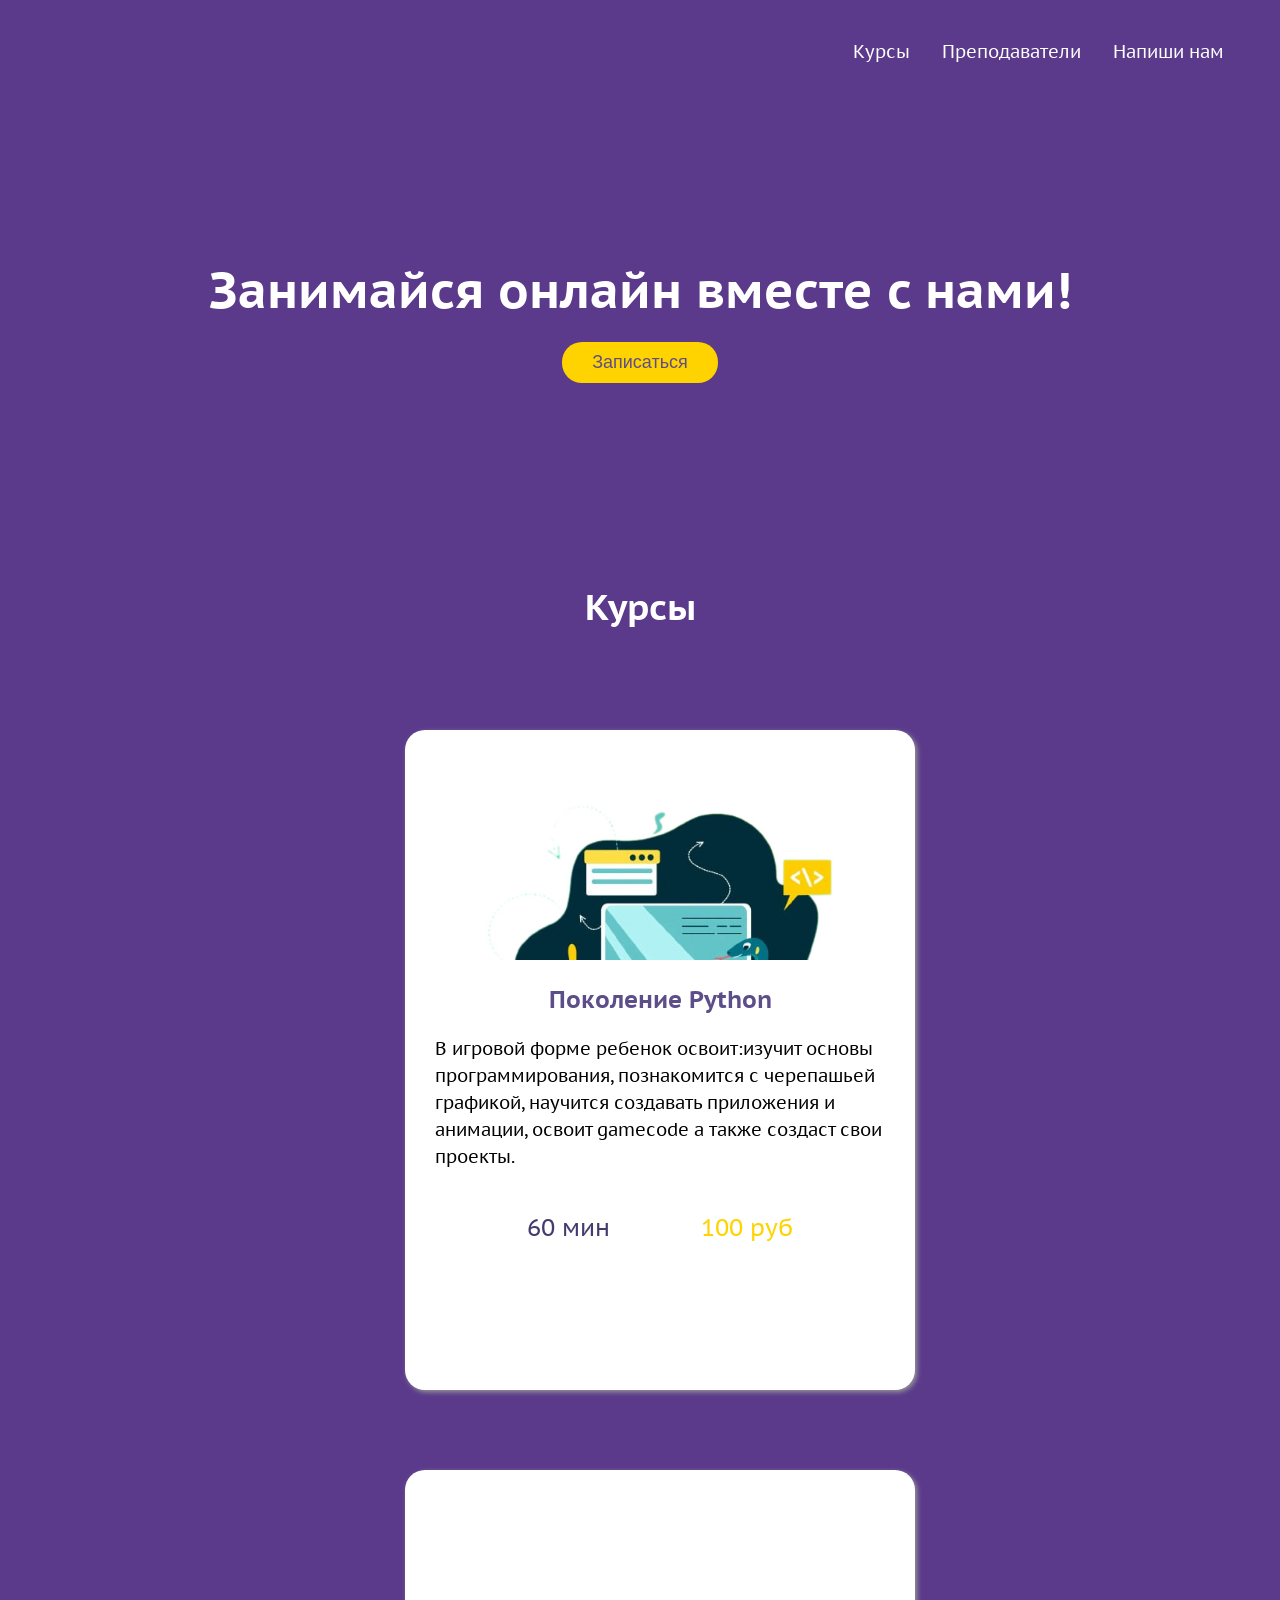
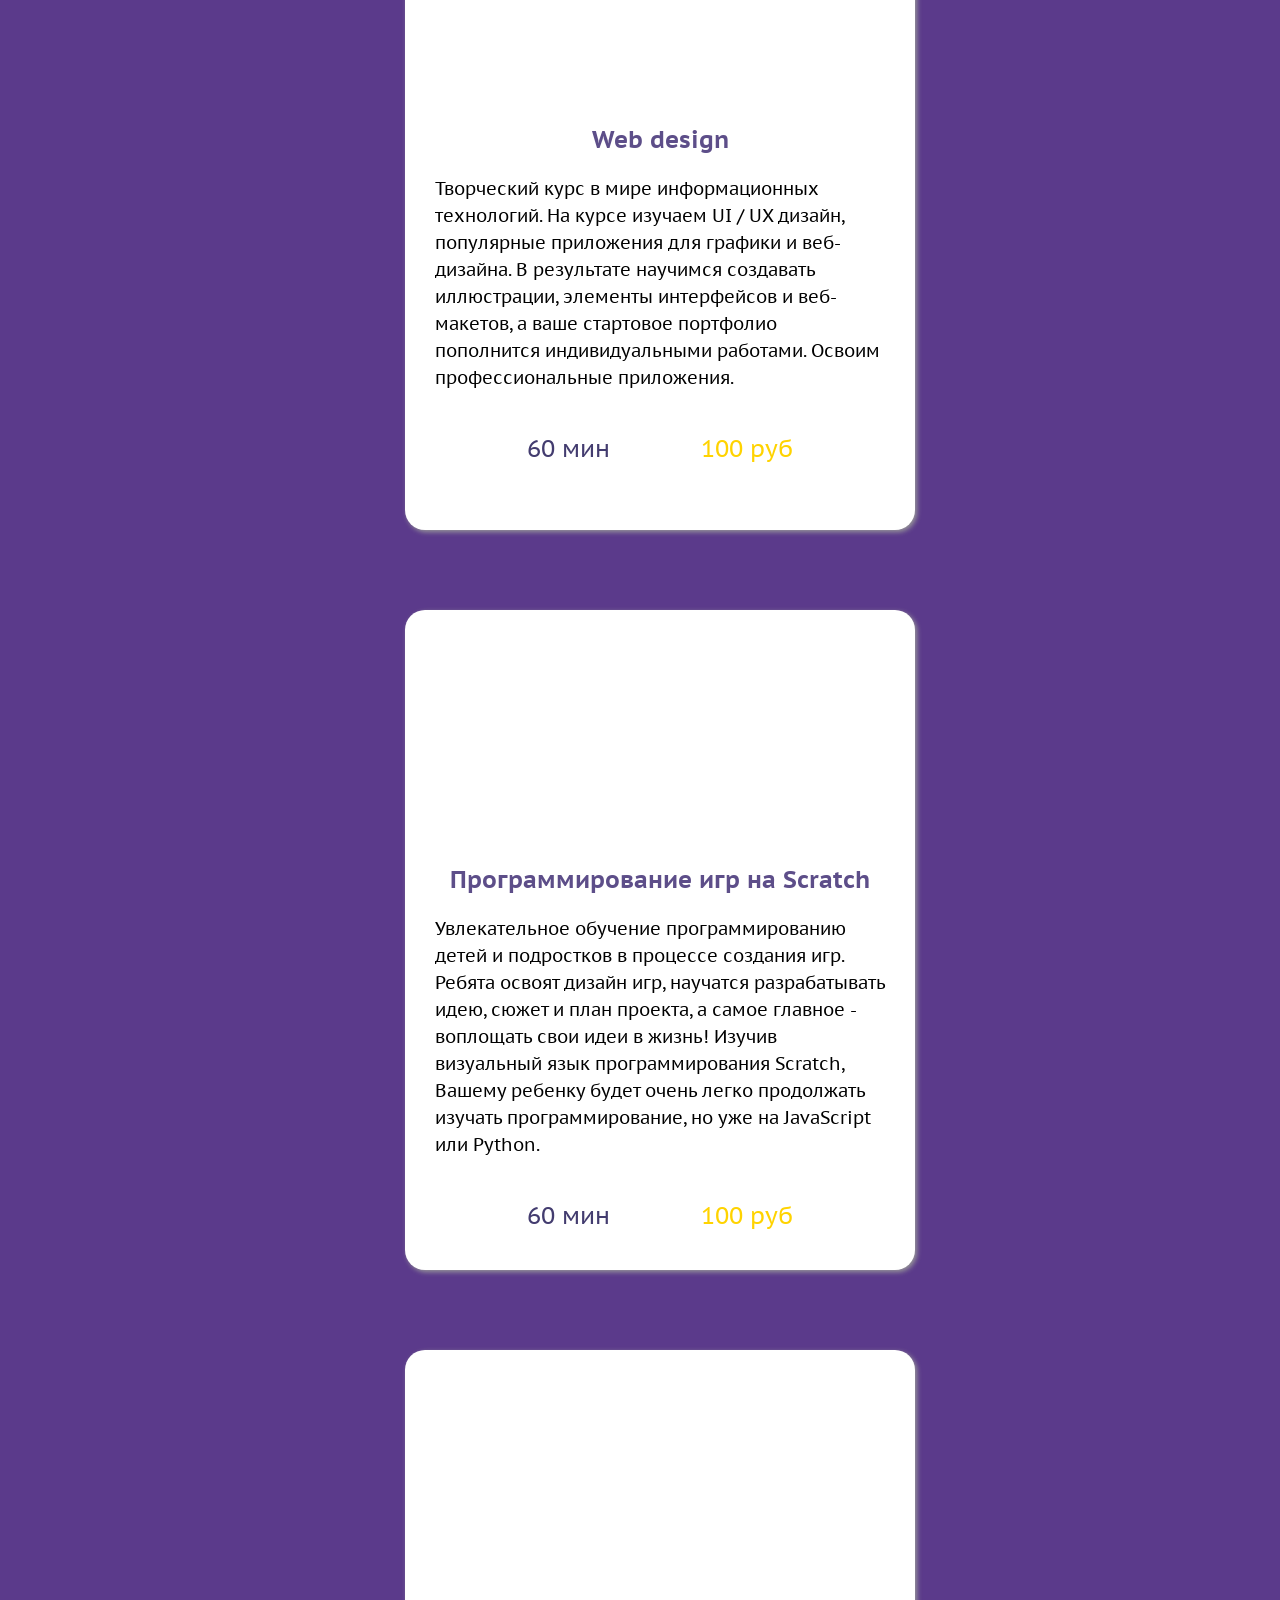
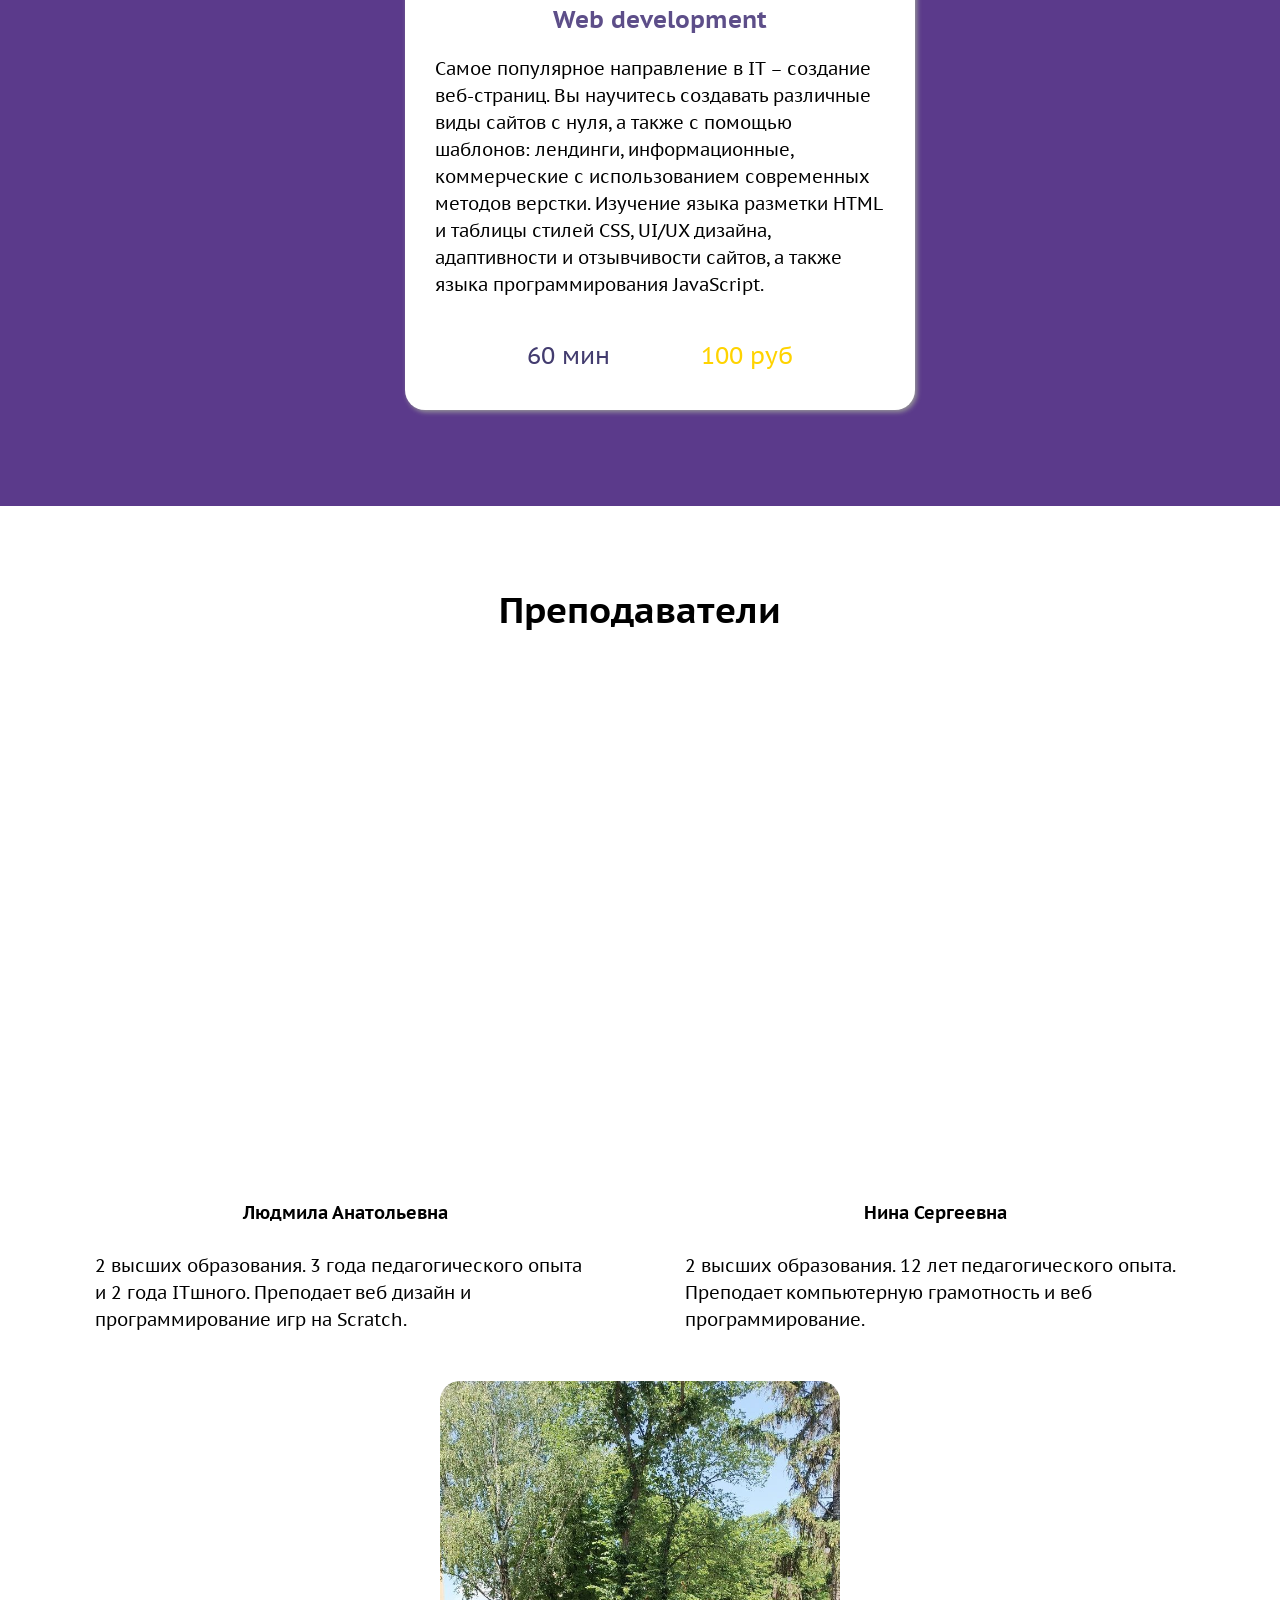
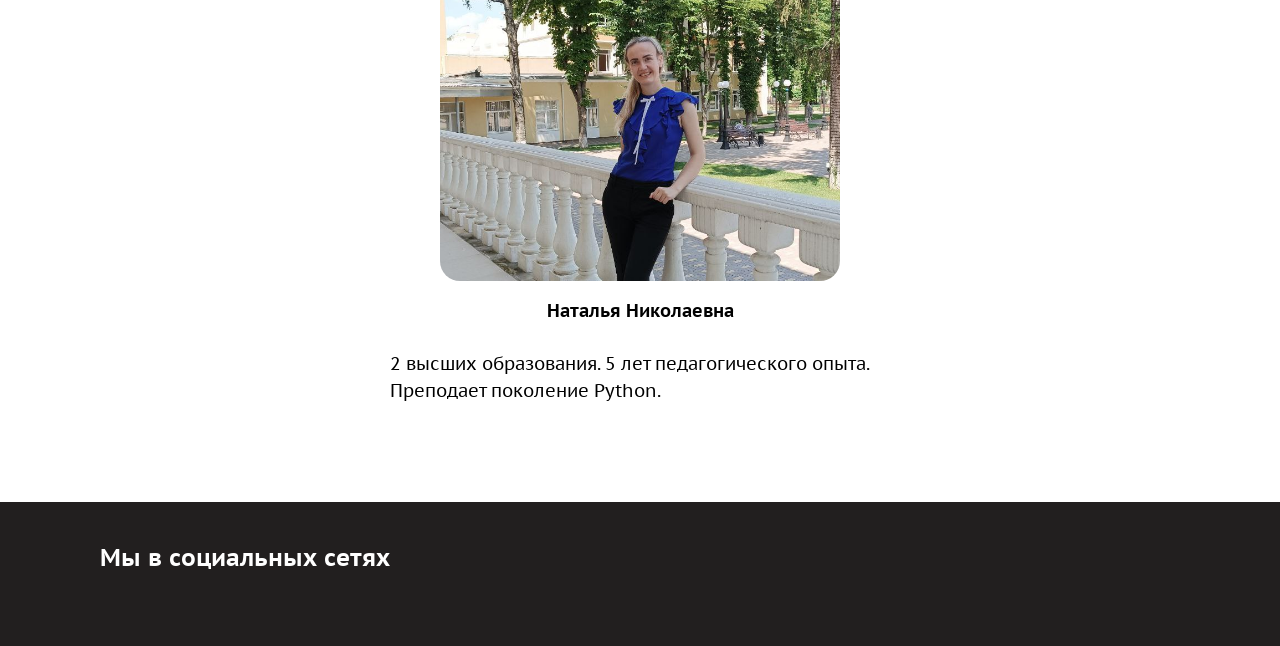
==== index.html @ fdf1fc87 "Update index.html" ====
<!DOCTYPE html>
<html lang="en">
<head>
  <meta charset="UTF-8">
  <title>Онлайн-школа программирования</title>
  <link  rel="stylesheet" href="https://cdnjs.cloudflare.com/ajax/libs/animate.css/4.1.1/animate.min.css"/>
  <link rel="stylesheet" href="style.css">
</head>
<body>
  <header>
    <nav>
      <div class="logo"></div>
      <ul>
        <li><a href="#courses">Курсы</a></li>
        <li><a href="#teachers">Преподаватели</a></li>
        <li><a href="#contacts">Напиши нам</a></li>
      </ul>
    </nav>
    <div class="banner">
      <h1>Занимайся онлайн вместе с нами!</h1>
      <a href="#signup"><button class="subscribe">Записаться</button></a>
    </div>
  </header>

  <main>
    <section id="courses" class="courses">
      <h2>Курсы</h2>
      <ul class="courses_items">
        <li class="course_item">
          <div class="photo_item photo_item1"></div>
          <h3>Поколение Python</h3>
          <p class="courses-text">В игровой форме ребенок освоит:изучит основы программирования, познакомится с черепашьей графикой, научится создавать приложения и анимации, освоит gamecode
а также создаст свои проекты.</p>
            <div class="item-scribe">
              <p class="time">60 мин</p>
            <p class="price">100 руб</p>
          </div>
        </li>
        <li class="course_item">
          <div class="photo_item photo_item2"></div>
          <h3>Web design</h3>
          <p class="courses-text">Творческий курс в мире информационных технологий. На курсе изучаем UI / UX дизайн, популярные приложения для графики и веб-дизайна. В результате научимся создавать иллюстрации, элементы интерфейсов и веб-макетов, а ваше стартовое портфолио пополнится индивидуальными работами. Освоим профессиональные приложения.</p>
          <div class="item-scribe">
          <p class="time">60 мин</p>
          <p class="price">100 руб</p>
        </div>
        </li>
        <li class="course_item">
          <div class="photo_item photo_item3"></div>
          <h3>Программирование игр на Scratch</h3>
          <p class="courses-text">Увлекательное обучение программированию детей и подростков в процессе создания игр. Ребята освоят дизайн игр, научатся разрабатывать идею, сюжет и план проекта, а самое главное - воплощать свои идеи в жизнь! Изучив визуальный язык программирования Scratch, Вашему ребенку будет очень легко продолжать изучать программирование, но уже на JavaScript или Python.
            </p>
            <div class="item-scribe">
            <p class="time">60 мин</p>
            <p class="price">100 руб</p>
          </div>
        </li>
        <li class="course_item">
          <div class="photo_item photo_item4"></div>
          <h3>Web development</h3>
          <p class="courses-text">Самое популярное направление в IT – создание веб-страниц.  Вы научитесь создавать различные виды сайтов с нуля, а также с помощью шаблонов: лендинги, информационные, коммерческие с использованием современных методов верстки. Изучение языка разметки HTML и таблицы стилей CSS, UI/UX дизайна, адаптивности и отзывчивости сайтов, а также языка программирования JavaScript. </p>
          <div class="item-scribe">
          <p class="time">60 мин</p>
          <p class="price">100 руб</p>
        </div>
        </li>
      </ul>
    </section>

    <section id="teachers" class="teachers">
      
      <h2>Преподаватели</h2>
      <div class="allteachers">
      <div class="teacher">
        <div  class="photo-teacher photo-teacher1"></div>
        <h3>Людмила Анатольевна</h3>
        <p class="teacher-bio">2 высших образования. 3 года педагогического опыта и 2 года ITшного. Преподает веб дизайн и программирование игр на Scratch.</p>
      </div>
      <div class="teacher">
        <div  class="photo-teacher photo-teacher2"></div>
        <h3>Нина Сергеевна</h3>
        <p class="teacher-bio">2 высших образования. 12 лет педагогического опыта. Преподает компьютерную грамотность и веб программирование. </p>
      </div>
    </div>
      <div class="teacher">
        <div  class="photo-teacher photo-teacher3"></div>
        <h3>Наталья Николаевна</h3>
        <p class="teacher-bio">2 высших образования. 5 лет педагогического опыта. Преподает поколение Python. </p>
      </div>
    </div>
    </section>


    <!-- <section class="signup" id="signup">
        <h2>Записаться на занятие</h2>
        <form>
          <label for="name">Имя:</label>
          <input type="text" id="name" name="name" required>
          
          <label for="email">E-mail:</label>
          <input type="email" id="email" name="email" required>
          
          <label for="age">Возраст:</label>
          <select id="age" name="age">
            <option value="">--Выберите возраст--</option>
            <option value="6-10">7-10 лет</option>
            <option value="11-14">11-13 лет</option>
            <option value="15-18">14-18 лет</option>
            
          </select>
          
          <label for="course">Выберите курс:</label>
          <select id="course" name="course">
            <option value="">--Выберите курс--</option>
            <option value="Математика">Компьютерная грамотность</option>
            <option value="Физика">Программирования игр на Scratch</option>
            <option value="Химия">Web design</option>
            <option value="Английский язык">Web development</option>
          </select>
          
          <label for="message">Сообщение:</label>
          <textarea id="message" name="message" rows="5"></textarea>
          
          <input type="submit" value="Отправить">
        </form>
      </section> -->
    </main>
<!--     <section class="form" id="signup">
      <iframe src="https://docs.google.com/forms/d/e/1FAIpQLSfEEhuR186gN0MRSJmX7ogPGFLVmHt0RBB0YbmLd-PisYCZ_A/viewform?embedded=true" width="640" height="1200" frameborder="0" marginheight="0" marginwidth="0">Загрузка…</iframe>
    </section> -->
    <footer>
        <h2>Мы в социальных сетях</h2>
        <div id="contacts" class="socsetis">
        <a href="https://instagram.com/nina_tiras?igshid=ZDdkNTZiNTM="><div class="socseti socseti1"></div></a>
        <a href="https://www.facebook.com/profile.php?id=100090340572159"><div class="socseti socseti2"></div></a>
          <a href="https://wa.me/message/2KWRGTKLDRLJM1"><div class="socseti socseti3"></div></a>
      </div>
      </footer>
      </body>
      </html>
---- style.css ----
@import url('https://fonts.googleapis.com/css2?family=PT+Sans+Caption&display=swap');

body{
    font-family: 'PT Sans Caption', sans-serif;
    background-color: #5B3A8B;
    color: #FFFFFF;
    margin: 0;
}


header {
    background-color: #5B3A8B;
       color: #fff;
  }
    nav ul {
    margin: 0;
    padding: 20px;
    display: flex;
    flex-direction: row;
    justify-content: flex-end;
    align-items: center;
    
  }
  
      nav {
    margin: 0;
    padding: 20px;
    display: flex;
    flex-direction: row;
    justify-content: space-between;
    align-items: center;
    
  }

  nav li {
 list-style: none;
  }
  
  nav li a {

    color: #fff;
    text-align: center;
    padding: 14px 16px;
    text-decoration: none;
    font-size: 18px;
  }
  
  nav li a:hover {
    background-color: #433C6F;
  }
  .logo{
    background-image: url(logo.png);
    background-size: cover;
    width: 250px;
    height: 30px;
    animation: rubberBand 1s 1;
  }
  .subscribe{
    border-radius: 20px;
    animation: pulse 1s infinite;
    
  }


  .banner {
    background-image: url("banner.jpg");
    background-size: cover;
    height: 400px;
    display: flex;
    align-items: center;
    justify-content: center;
    flex-direction: column;
  }
  
  .banner h1 {
    color: #fff;
    font-size: 50px;
    margin-bottom: 20px;
    text-align: center;
    text-shadow: 2px 2px #5B3A8B;
  }
  
  .banner button {
    background-color:#FFD300;
    color: #5D4E89;
    border: none;
    padding: 10px 30px;
    font-size: 18px;
    cursor: pointer;
    transition: all 0.3s ease;
  }
  
  .banner button:hover {
    background-color: #433C6F;
    color: #fff;
  }
  
  .courses {
    padding: 50px;
  }
  
  .courses h2 {
    font-size: 36px;
    text-align: center;
    margin-bottom: 50px;
    color: #fff;
  }
  
  .courses li {
    background-color: #fff;
    padding: 30px;
    margin-bottom: 30px;
    box-shadow: 2px 2px 5px #999;
  }
  
  .courses h3 {
    color: #5D4E89;
    font-size: 24px;
    margin-bottom: 20px;
    text-align: center;
  }
  
  .courses-text{
    font-size: 18px;
    line-height: 1.5;
    color: #000;
  }
  
.photo_item{
  width: auto;
  height: 200px;
  background-size: cover;
}

.photo_item1{
  background-image: url(python.jpg);
}
.photo_item2{
  background-image: url(design.jpg);
}
.photo_item3{
  background-image: url(scratch.jpg);
}
.photo_item4{
  background-image: url(develop.jpg);
}
.course_item{
  list-style: none;
}

  .teachers {
    background-color: #fff;
    color: #000;
    padding: 50px;
  }
  
  .teachers h2 {
    font-size: 36px;
    text-align: center;
    margin-bottom: 50px;
  }
  
  .teacher {
    display: flex;
    align-items: center;
    margin-bottom: 30px;
  }
  
  .teacher img {
    width: 200px;
    margin-right: 30px;
  }
  
  .teacher h3 {
    font-size: 18px;
    margin-bottom: 10px;
    text-align: center;
  }
  
  .teacher p {
    font-size: 18px;
    line-height: 1.5;
  }
  

  
  .courses_items{
    display: flex;
    flex-wrap: wrap;
    justify-content: center;
   
  }
  .course_item{
    width: 450px;
    height: 600px;
    margin: 50px;
    border-radius: 20px;
  }

  .time{
    color: #433C6F;
    font-size: 24px;
  }
  .price{
    color: #FFD300;
    /* text-shadow: 1px 1px 1px #000; */
    font-size: 24px;
  }
.item-scribe{
  display: flex;
  justify-content: space-evenly;
  align-items: center;
}

.allteachers{
  display: flex;
  justify-content: space-around;
  align-items: center;
  flex-wrap: wrap;
}



.teacher{
  display: flex;
  flex-direction: column;
}


.photo-teacher{
  display: flex;
  justify-content: space-around;
  align-items: center;
  width: 400px;
  height: 500px;
  background-size: cover;
}

.photo-teacher1{
  background-image: url(lusi1.jpeg);
  border-radius: 20px;

}
.photo-teacher2{
  border-radius: 20px;
  background-image: url(nina.jpg);
}

.photo-teacher3{
  border-radius: 20px;
  background-image: url(nata.jpg);
}

.teacher-bio{
  width: 500px;
}


.form{
  display: flex;
  align-items: center;
  justify-content: center;
  padding: 20px;
}


  
  /* form {
    max-width: 500px;
    margin: 0 auto;
    padding: 20px;
    border: 2px solid #ddd;
    border-radius: 5px;
  }
  label {
    display: block;
    margin-bottom: 10px;
    font-weight: bold;
  }
  input[type="text"],
  input[type="email"],
  select,
  textarea {
    width: 100%;
    padding: 10px;
    margin-bottom: 20px;
    border: 1px solid #ddd;
    border-radius: 5px;
    font-size: 16px;
    font-family: Arial, sans-serif;
  }
  input[type="submit"] {
    background-color: #4CAF50;
    color: #fff;
    padding: 10px 20px;
    border: none;
    border-radius: 5px;
    font-size: 16px;
    cursor: pointer;
  }
  input[type="submit"]:hover {
    background-color: #3e8e41;
  } */
footer{
  display: flex;
  justify-content: space-between;
  padding: 20px 100px;
  background-color: #221f1f;

}
  .socsetis{
    display: flex;
    justify-content: space-evenly;
  }


  .socseti{
    background-size: cover;
    width: 64px;
    height: 64px;
    margin: 20px;
  }

  .socseti1{
    background-image: url(instagram.png);
  }
  .socseti2{
    background-image: url(facebook.png);
  }
  .socseti3{
    background-image: url(what.png);
  }

  /* адаптивность */
  @media (max-width:500px) {
    .allteachers{
      display: flex;
      flex-direction: column;
    }
    
  }
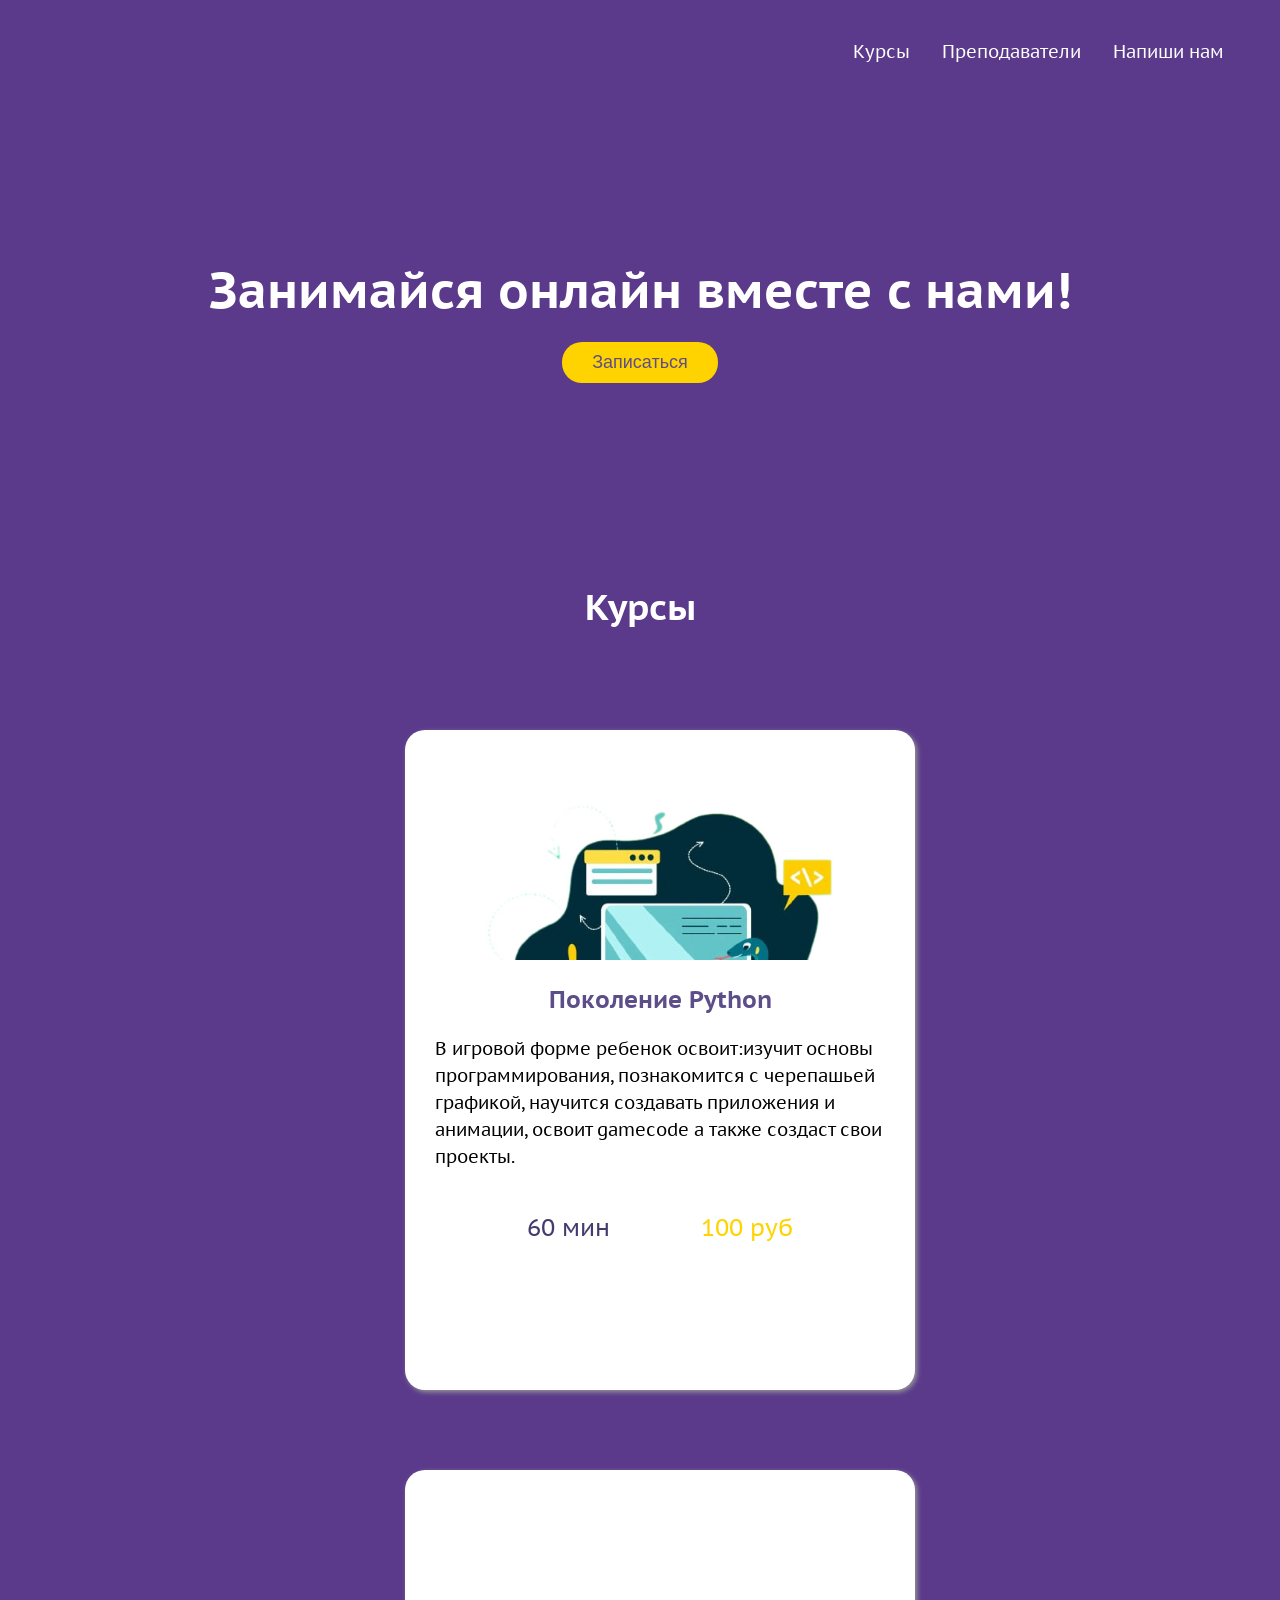
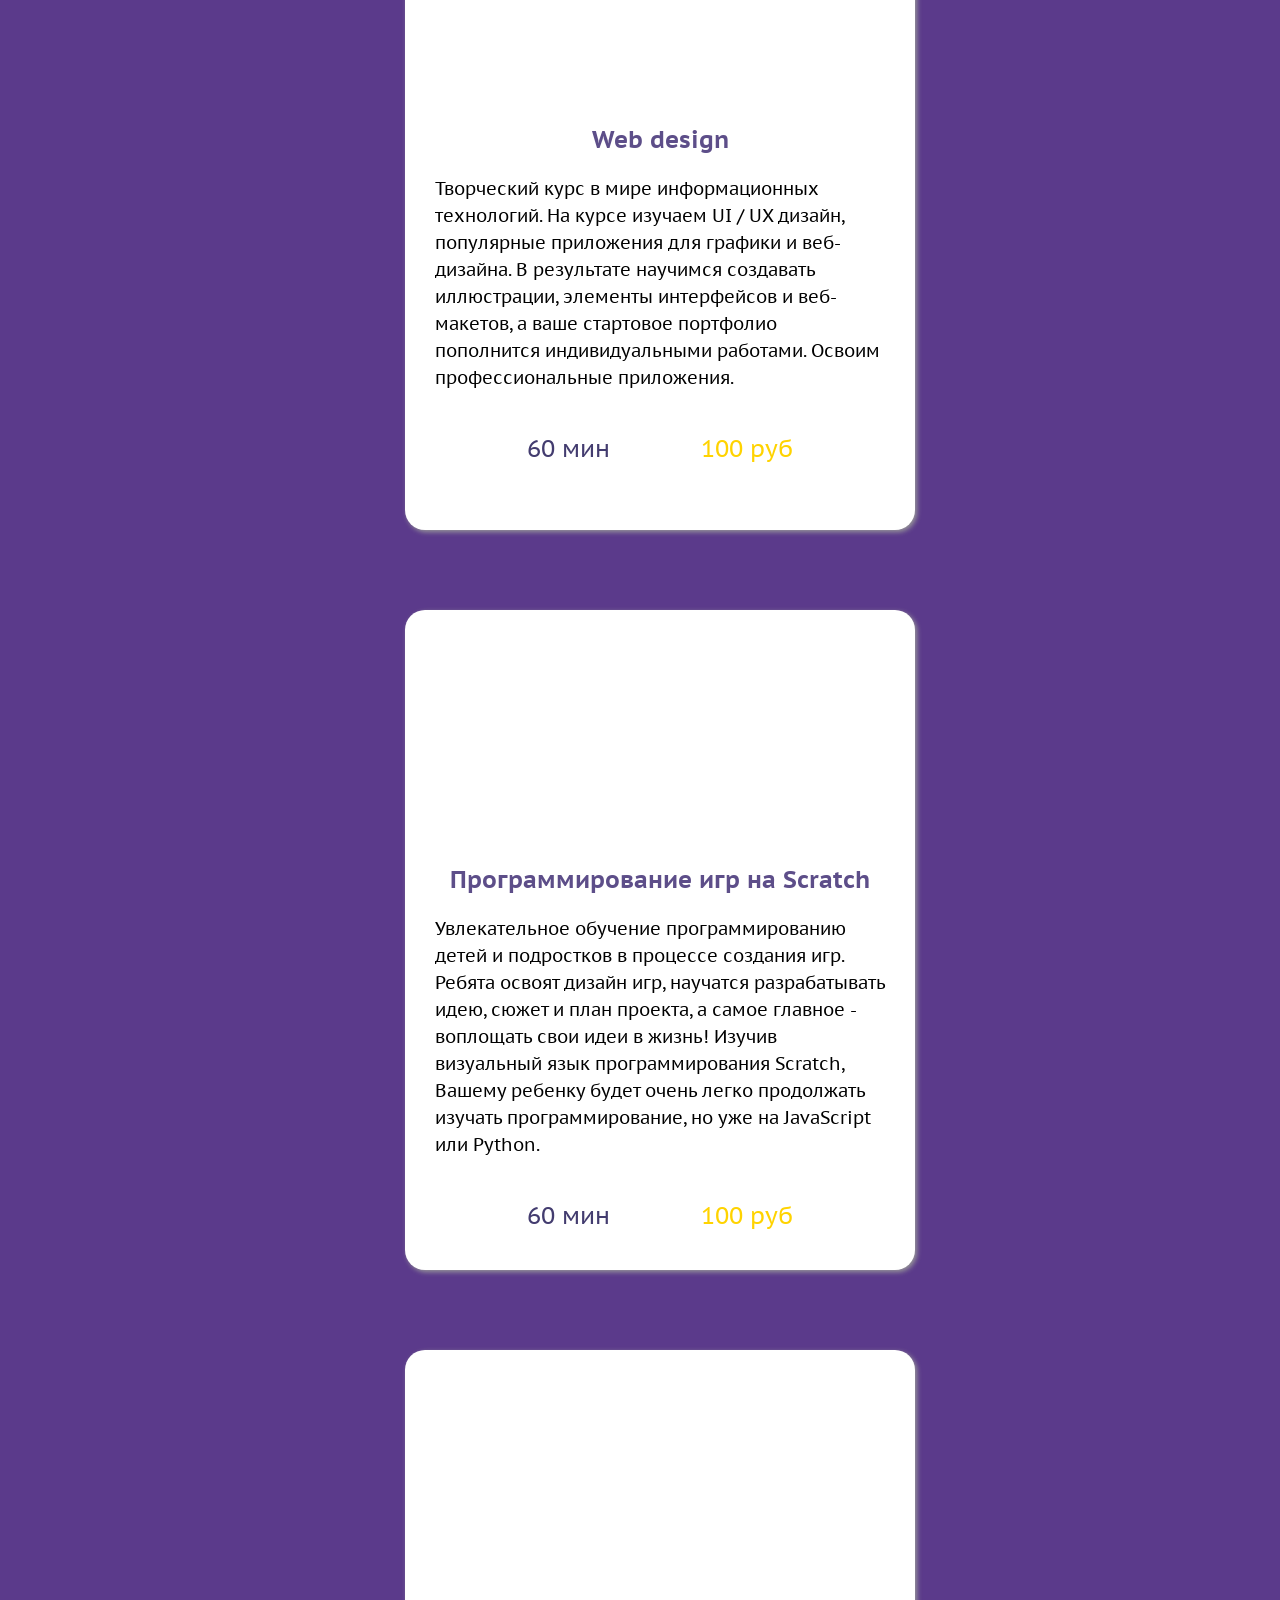
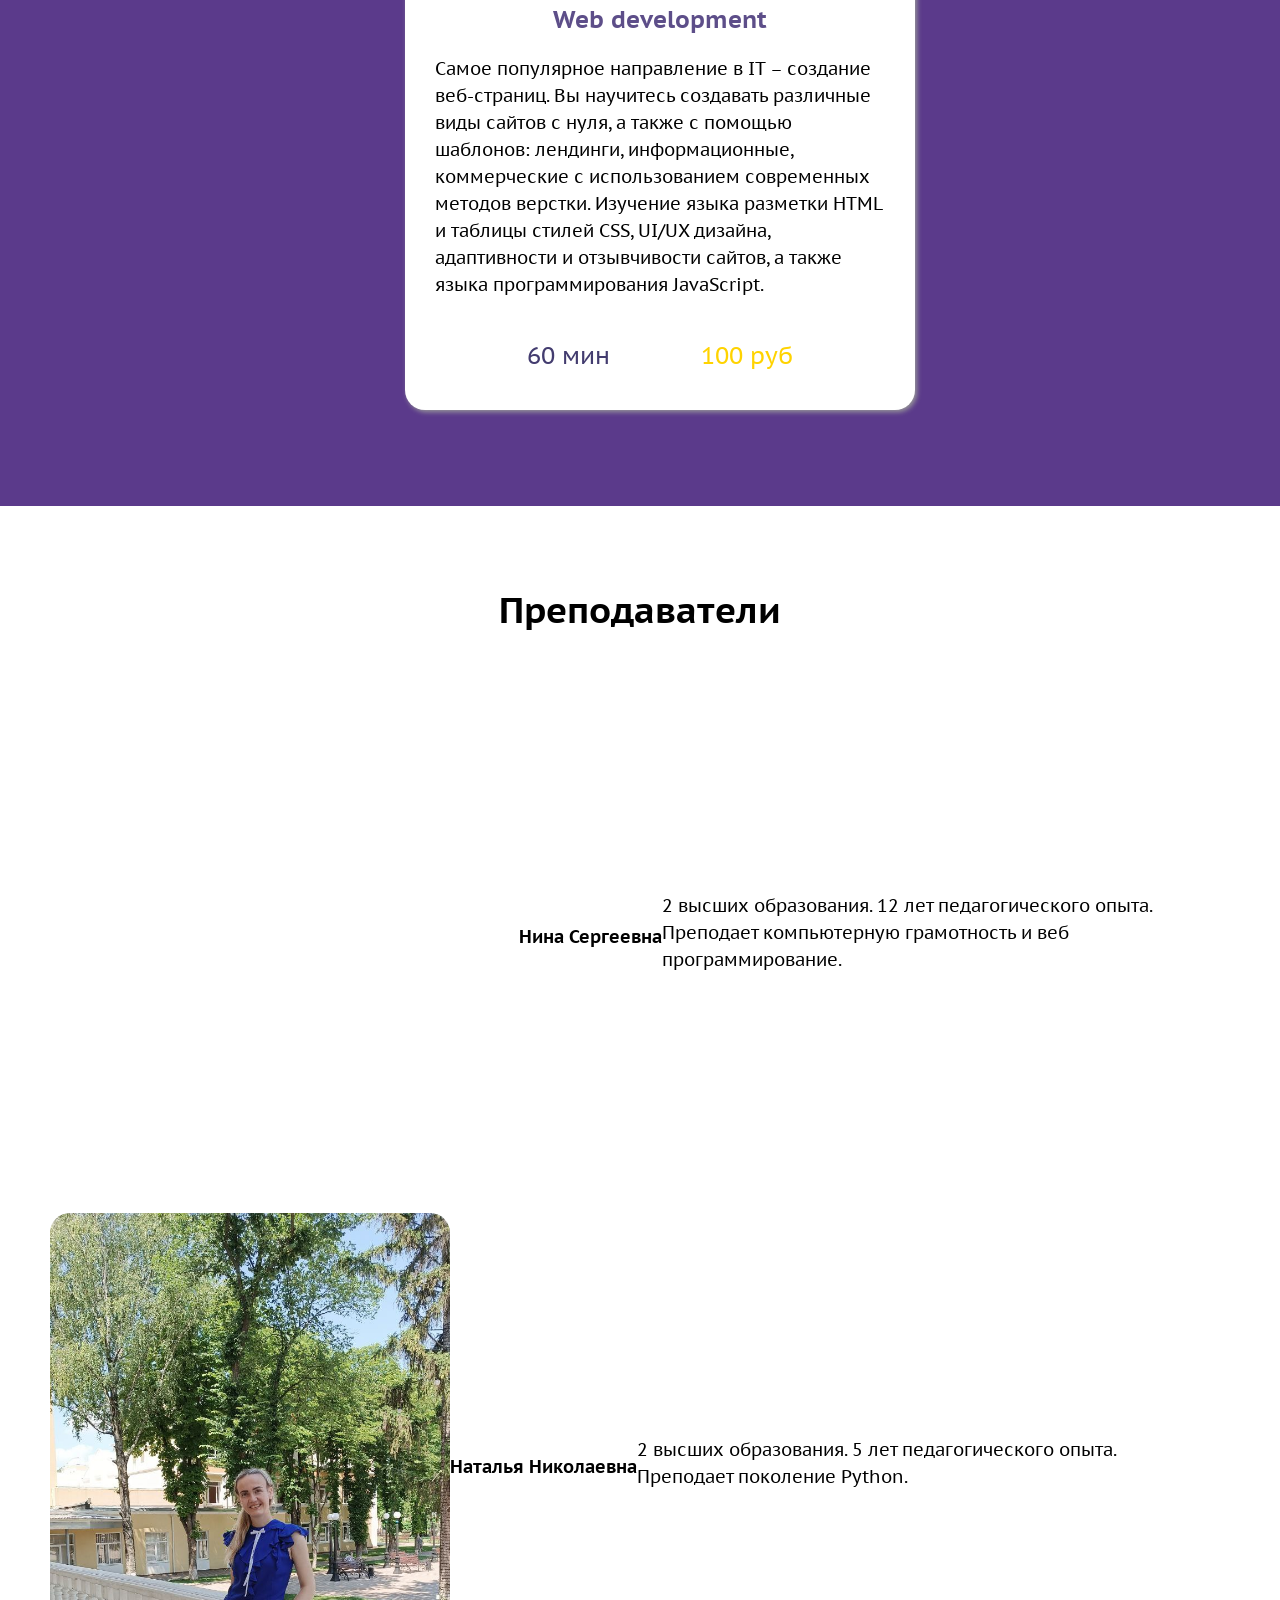
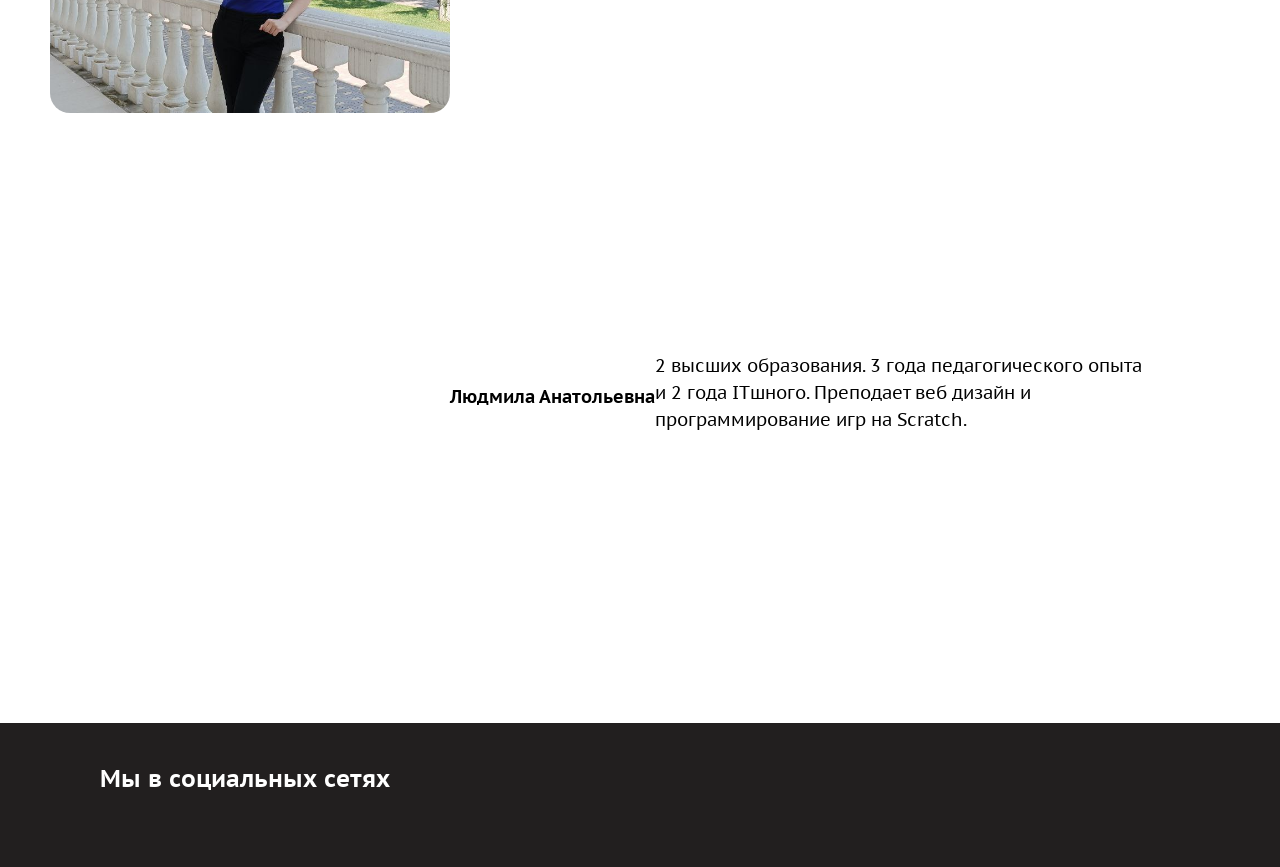
==== commit eaa33813: "Update index.html" ====
--- a/index.html
+++ b/index.html
@@ -71,11 +71,7 @@
       
       <h2>Преподаватели</h2>
       <div class="allteachers">
-      <div class="teacher">
-        <div  class="photo-teacher photo-teacher1"></div>
-        <h3>Людмила Анатольевна</h3>
-        <p class="teacher-bio">2 высших образования. 3 года педагогического опыта и 2 года ITшного. Преподает веб дизайн и программирование игр на Scratch.</p>
-      </div>
+      
       <div class="teacher">
         <div  class="photo-teacher photo-teacher2"></div>
         <h3>Нина Сергеевна</h3>
@@ -86,6 +82,11 @@
         <div  class="photo-teacher photo-teacher3"></div>
         <h3>Наталья Николаевна</h3>
         <p class="teacher-bio">2 высших образования. 5 лет педагогического опыта. Преподает поколение Python. </p>
+      </div>
+      <div class="teacher">
+        <div  class="photo-teacher photo-teacher1"></div>
+        <h3>Людмила Анатольевна</h3>
+        <p class="teacher-bio">2 высших образования. 3 года педагогического опыта и 2 года ITшного. Преподает веб дизайн и программирование игр на Scratch.</p>
       </div>
     </div>
     </section>
--- a/style.css
+++ b/style.css
@@ -223,7 +223,7 @@
 
 .teacher{
   display: flex;
-  flex-direction: column;
+ 
 }
 
 
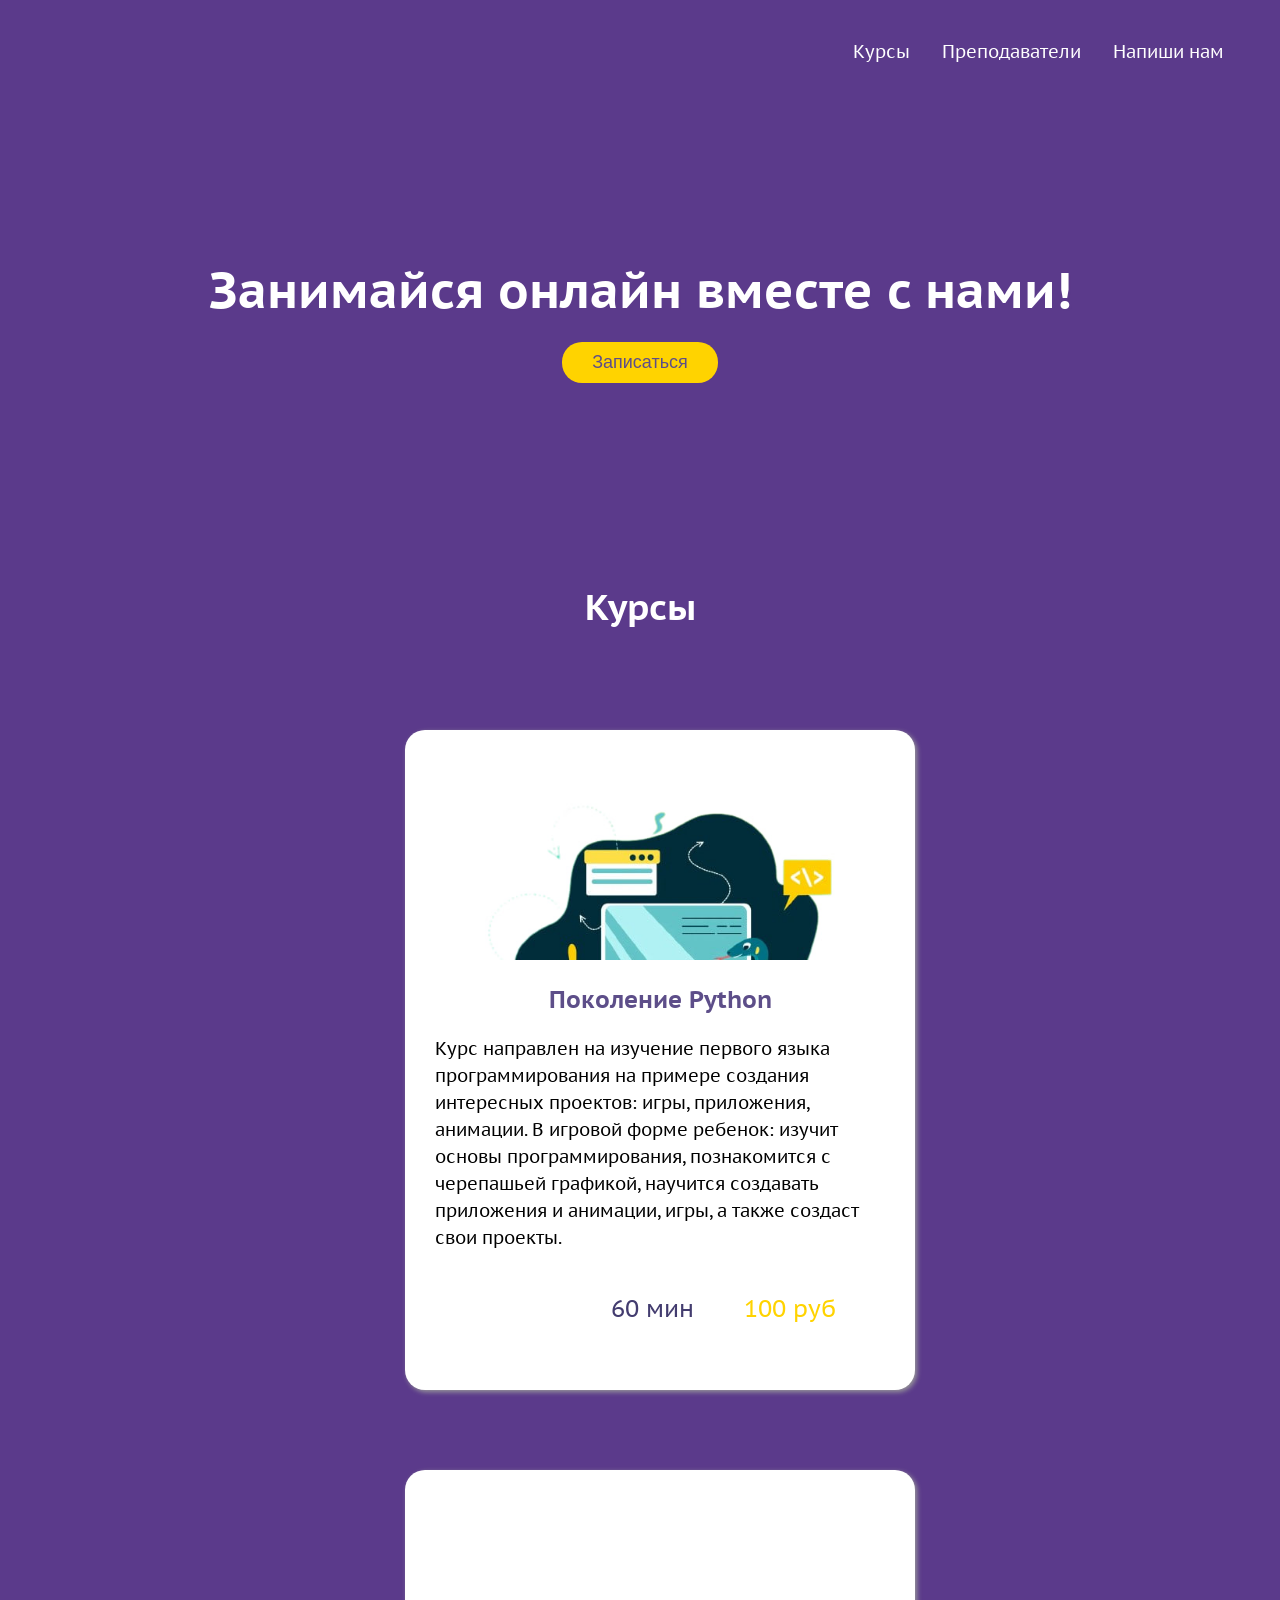
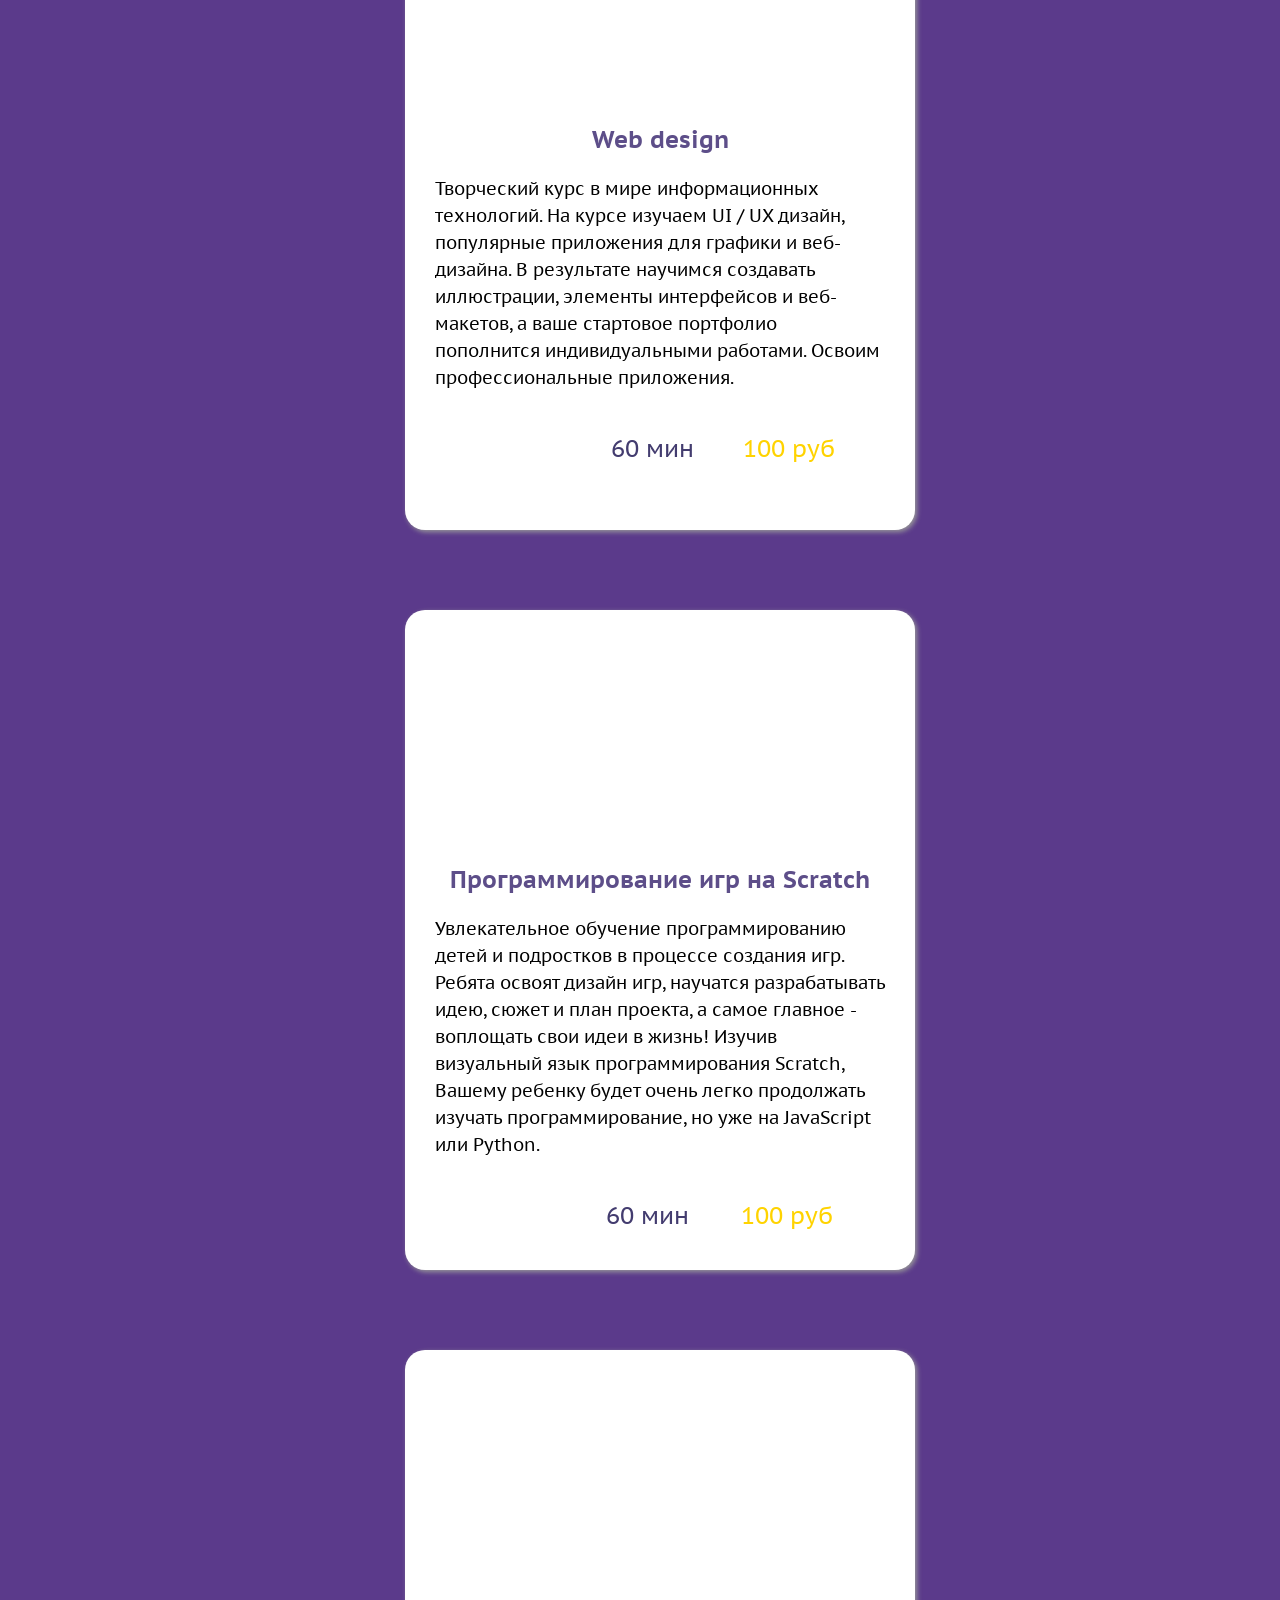
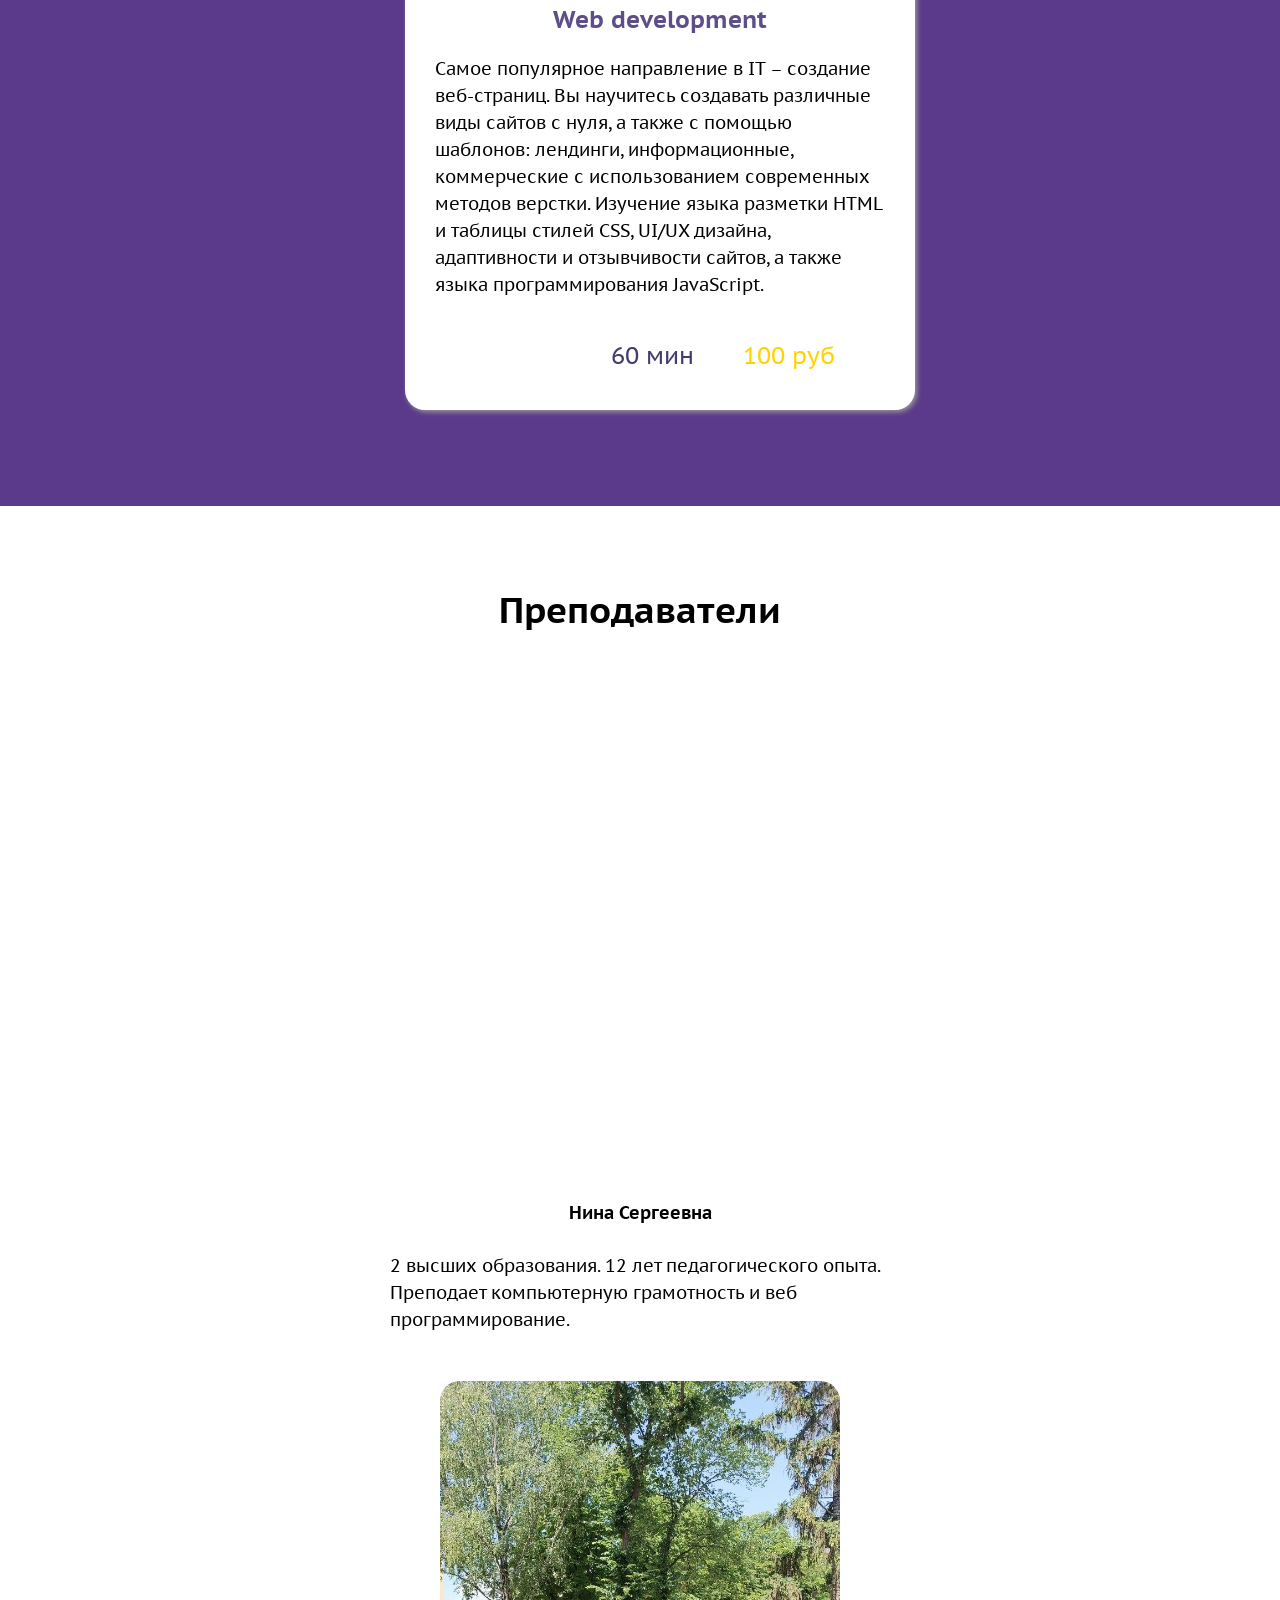
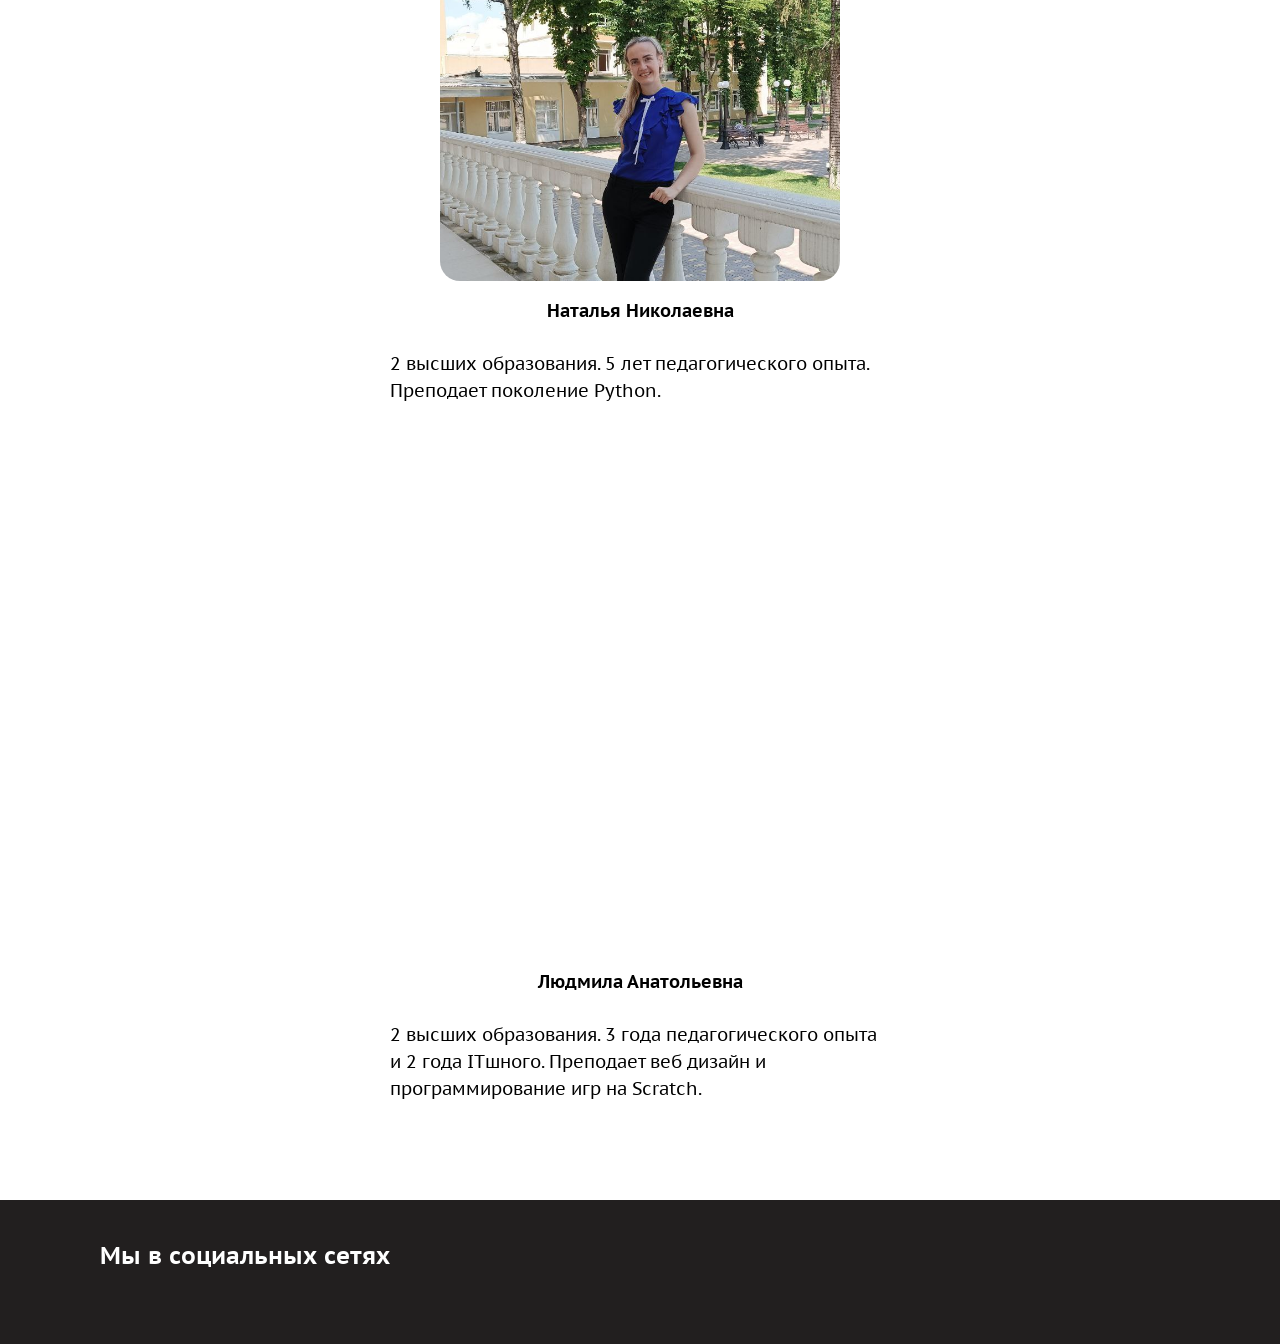
==== commit a2f05c23: "Update index.html add age" ====
--- a/index.html
+++ b/index.html
@@ -29,9 +29,10 @@
         <li class="course_item">
           <div class="photo_item photo_item1"></div>
           <h3>Поколение Python</h3>
-          <p class="courses-text">В игровой форме ребенок освоит:изучит основы программирования, познакомится с черепашьей графикой, научится создавать приложения и анимации, освоит gamecode
+          <p class="courses-text">Курс направлен на изучение первого языка программирования на примере создания интересных проектов: игры, приложения, анимации. В игровой форме ребенок: изучит основы программирования, познакомится с черепашьей графикой, научится создавать приложения и анимации, игры,
 а также создаст свои проекты.</p>
             <div class="item-scribe">
+              <p class="age">12-14 лет</p>
               <p class="time">60 мин</p>
             <p class="price">100 руб</p>
           </div>
@@ -41,6 +42,7 @@
           <h3>Web design</h3>
           <p class="courses-text">Творческий курс в мире информационных технологий. На курсе изучаем UI / UX дизайн, популярные приложения для графики и веб-дизайна. В результате научимся создавать иллюстрации, элементы интерфейсов и веб-макетов, а ваше стартовое портфолио пополнится индивидуальными работами. Освоим профессиональные приложения.</p>
           <div class="item-scribe">
+            <p class="age">14-17 лет</p>
           <p class="time">60 мин</p>
           <p class="price">100 руб</p>
         </div>
@@ -51,6 +53,7 @@
           <p class="courses-text">Увлекательное обучение программированию детей и подростков в процессе создания игр. Ребята освоят дизайн игр, научатся разрабатывать идею, сюжет и план проекта, а самое главное - воплощать свои идеи в жизнь! Изучив визуальный язык программирования Scratch, Вашему ребенку будет очень легко продолжать изучать программирование, но уже на JavaScript или Python.
             </p>
             <div class="item-scribe">
+              <p class="age">8-12 лет</p>
             <p class="time">60 мин</p>
             <p class="price">100 руб</p>
           </div>
@@ -60,6 +63,7 @@
           <h3>Web development</h3>
           <p class="courses-text">Самое популярное направление в IT – создание веб-страниц.  Вы научитесь создавать различные виды сайтов с нуля, а также с помощью шаблонов: лендинги, информационные, коммерческие с использованием современных методов верстки. Изучение языка разметки HTML и таблицы стилей CSS, UI/UX дизайна, адаптивности и отзывчивости сайтов, а также языка программирования JavaScript. </p>
           <div class="item-scribe">
+            <p class="age">14-17 лет</p>
           <p class="time">60 мин</p>
           <p class="price">100 руб</p>
         </div>
--- a/style.css
+++ b/style.css
@@ -223,7 +223,7 @@
 
 .teacher{
   display: flex;
- 
+  flex-direction: column;
 }
 
 
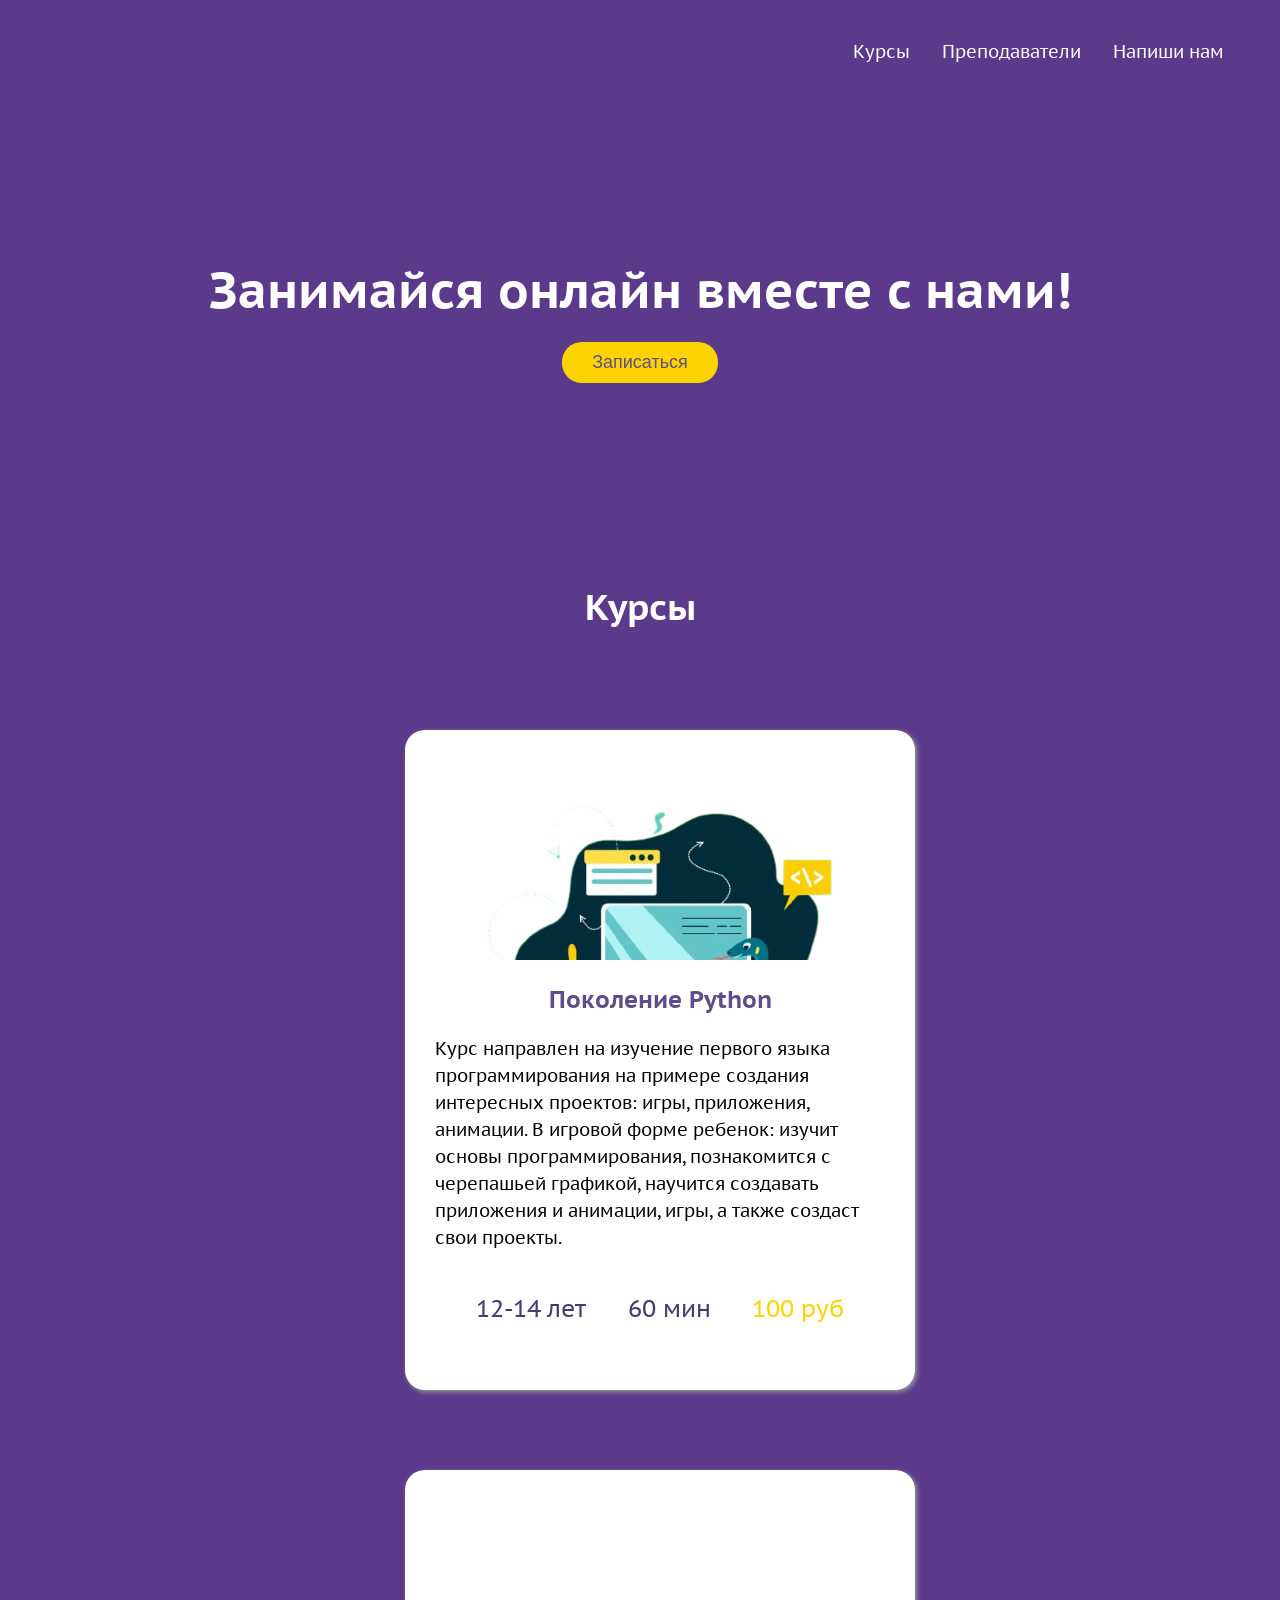
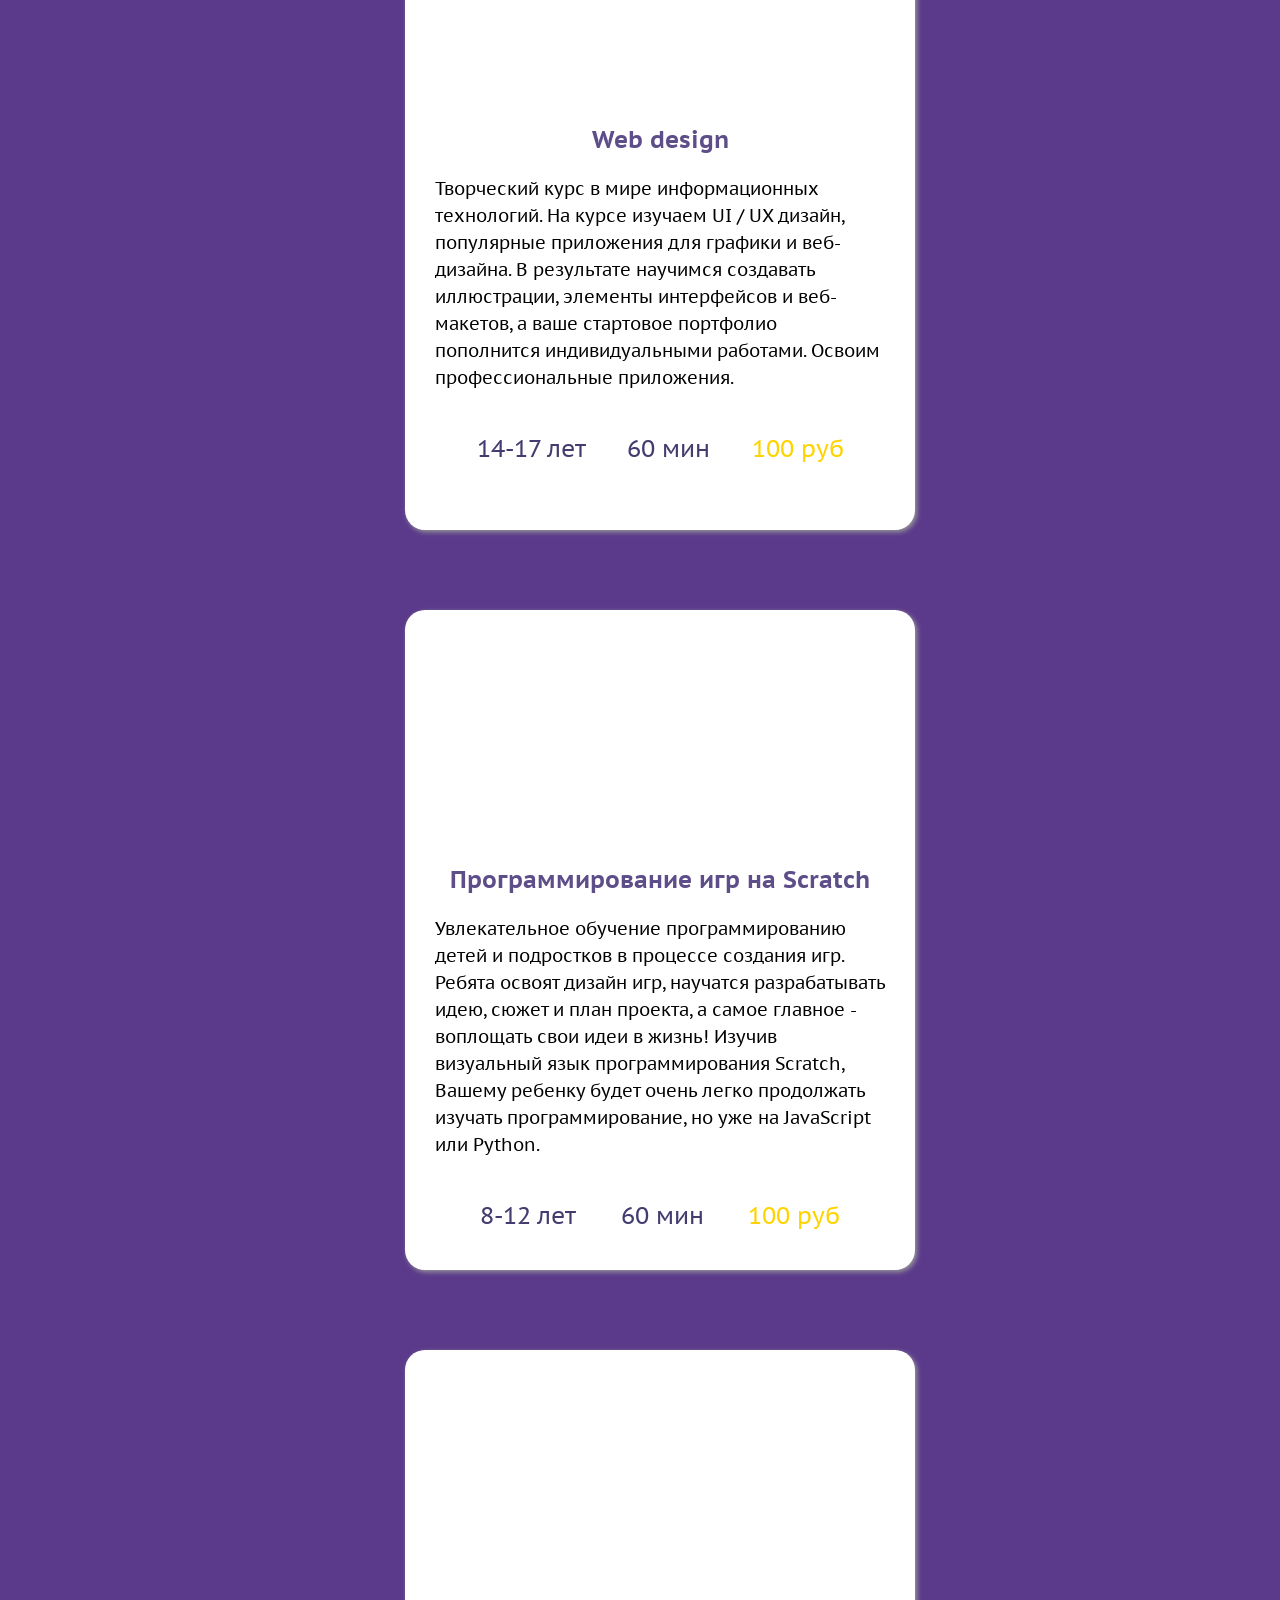
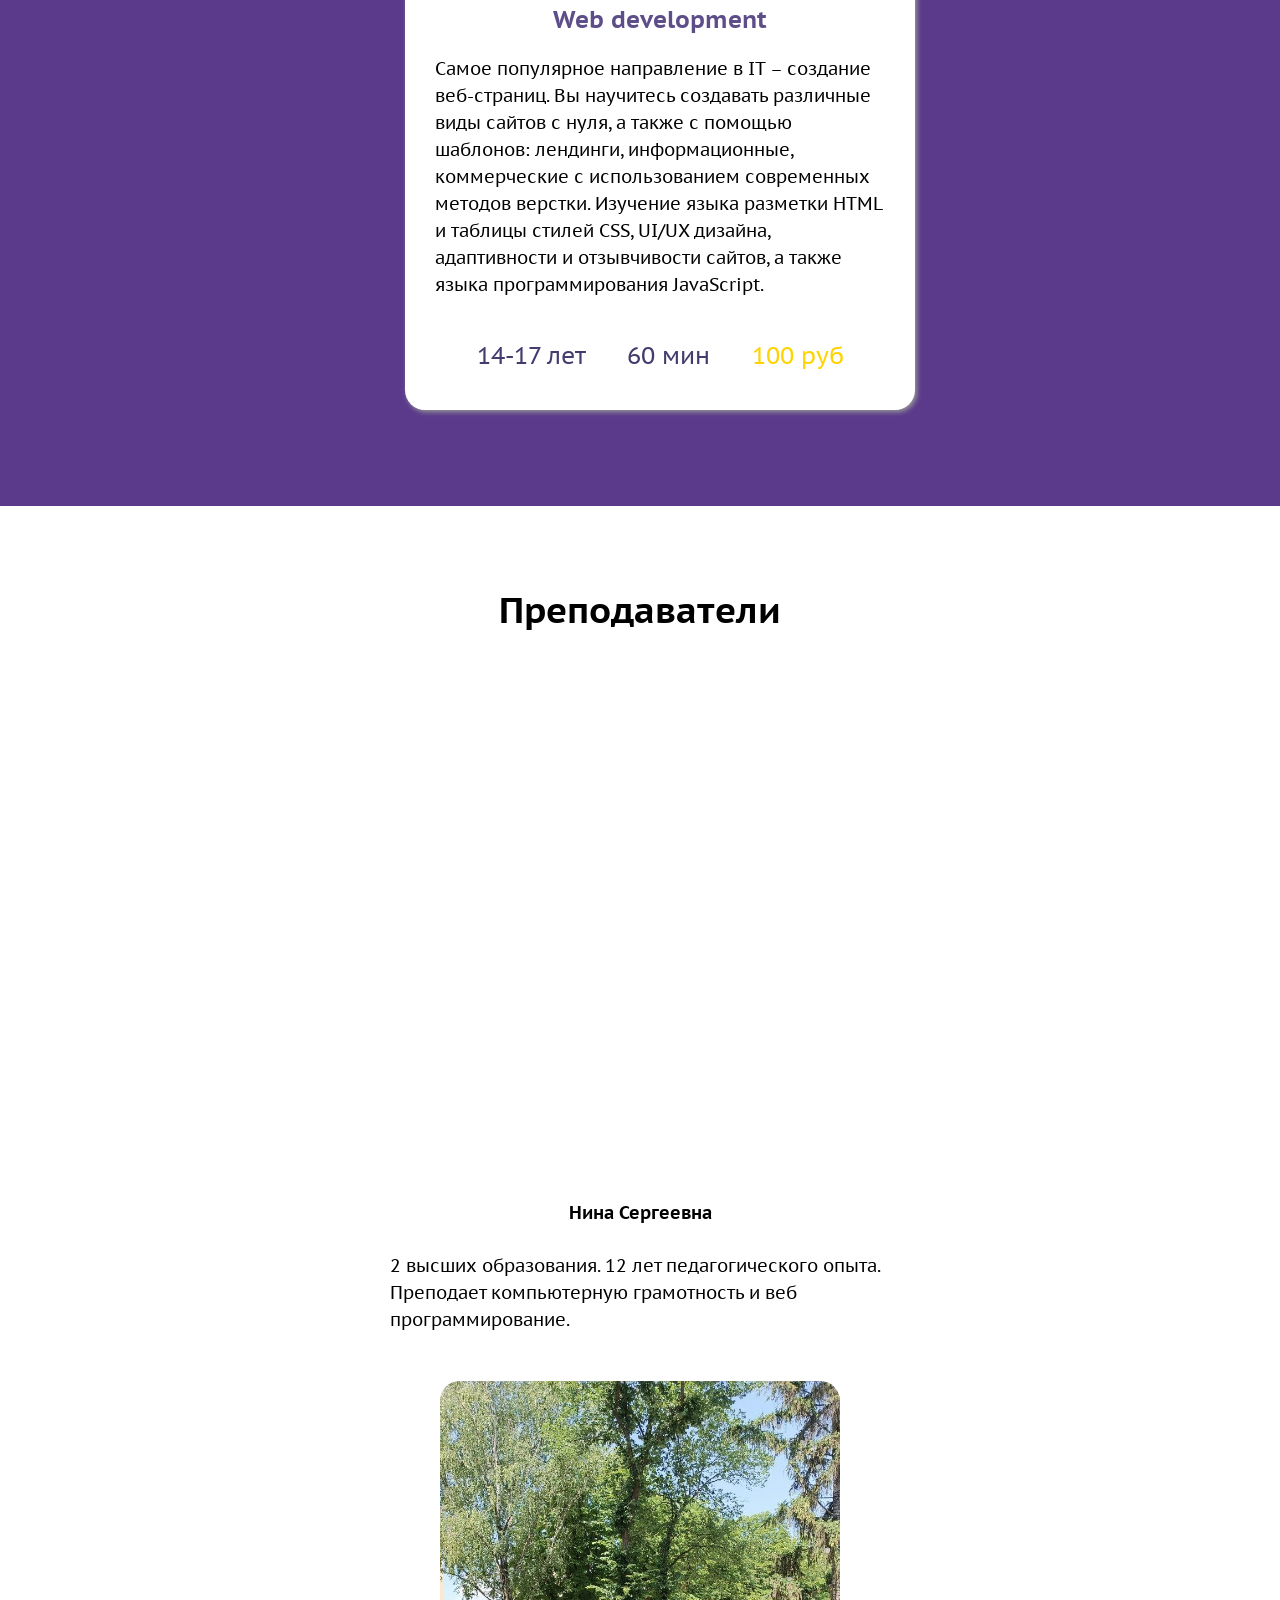
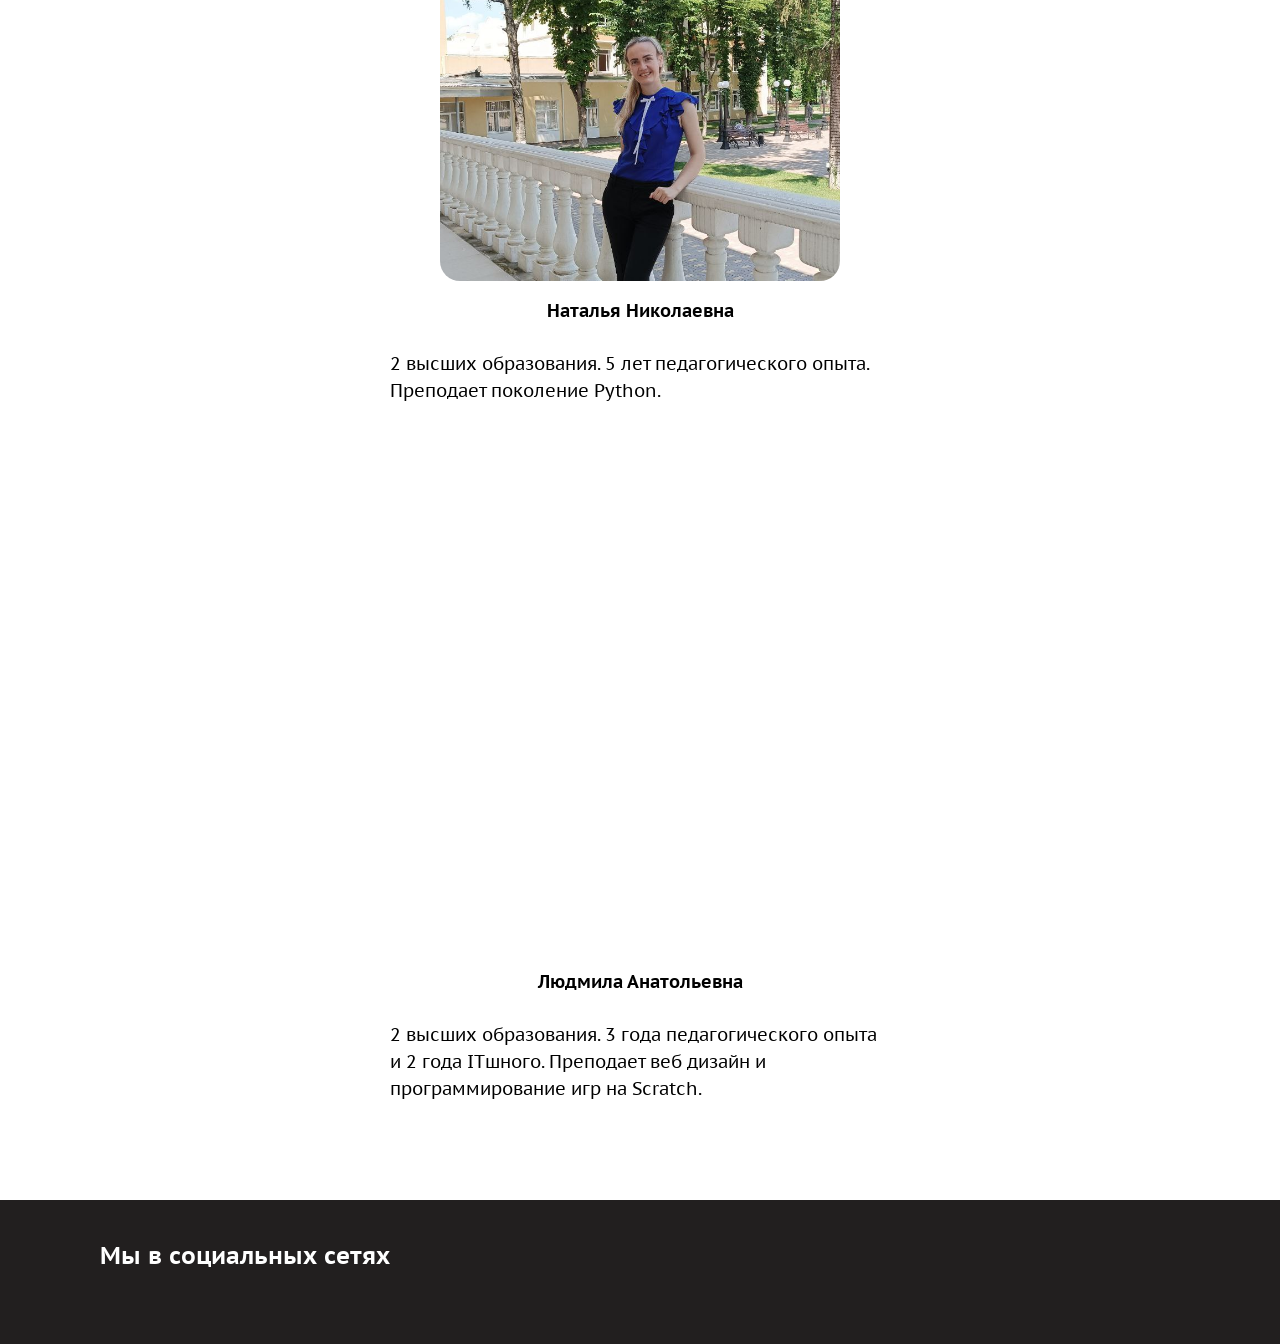
==== commit e724ee32: "Update index.html" ====
--- a/index.html
+++ b/index.html
@@ -2,6 +2,7 @@
 <html lang="en">
 <head>
   <meta charset="UTF-8">
+  <meta name="yandex-verification" content="cfd59fdabf34f080" />
   <title>Онлайн-школа программирования</title>
   <link  rel="stylesheet" href="https://cdnjs.cloudflare.com/ajax/libs/animate.css/4.1.1/animate.min.css"/>
   <link rel="stylesheet" href="style.css">
--- a/style.css
+++ b/style.css
@@ -206,6 +206,11 @@
     /* text-shadow: 1px 1px 1px #000; */
     font-size: 24px;
   }
+    .age{
+    color: #433C6F;
+    font-size: 24px; 
+    }
+
 .item-scribe{
   display: flex;
   justify-content: space-evenly;
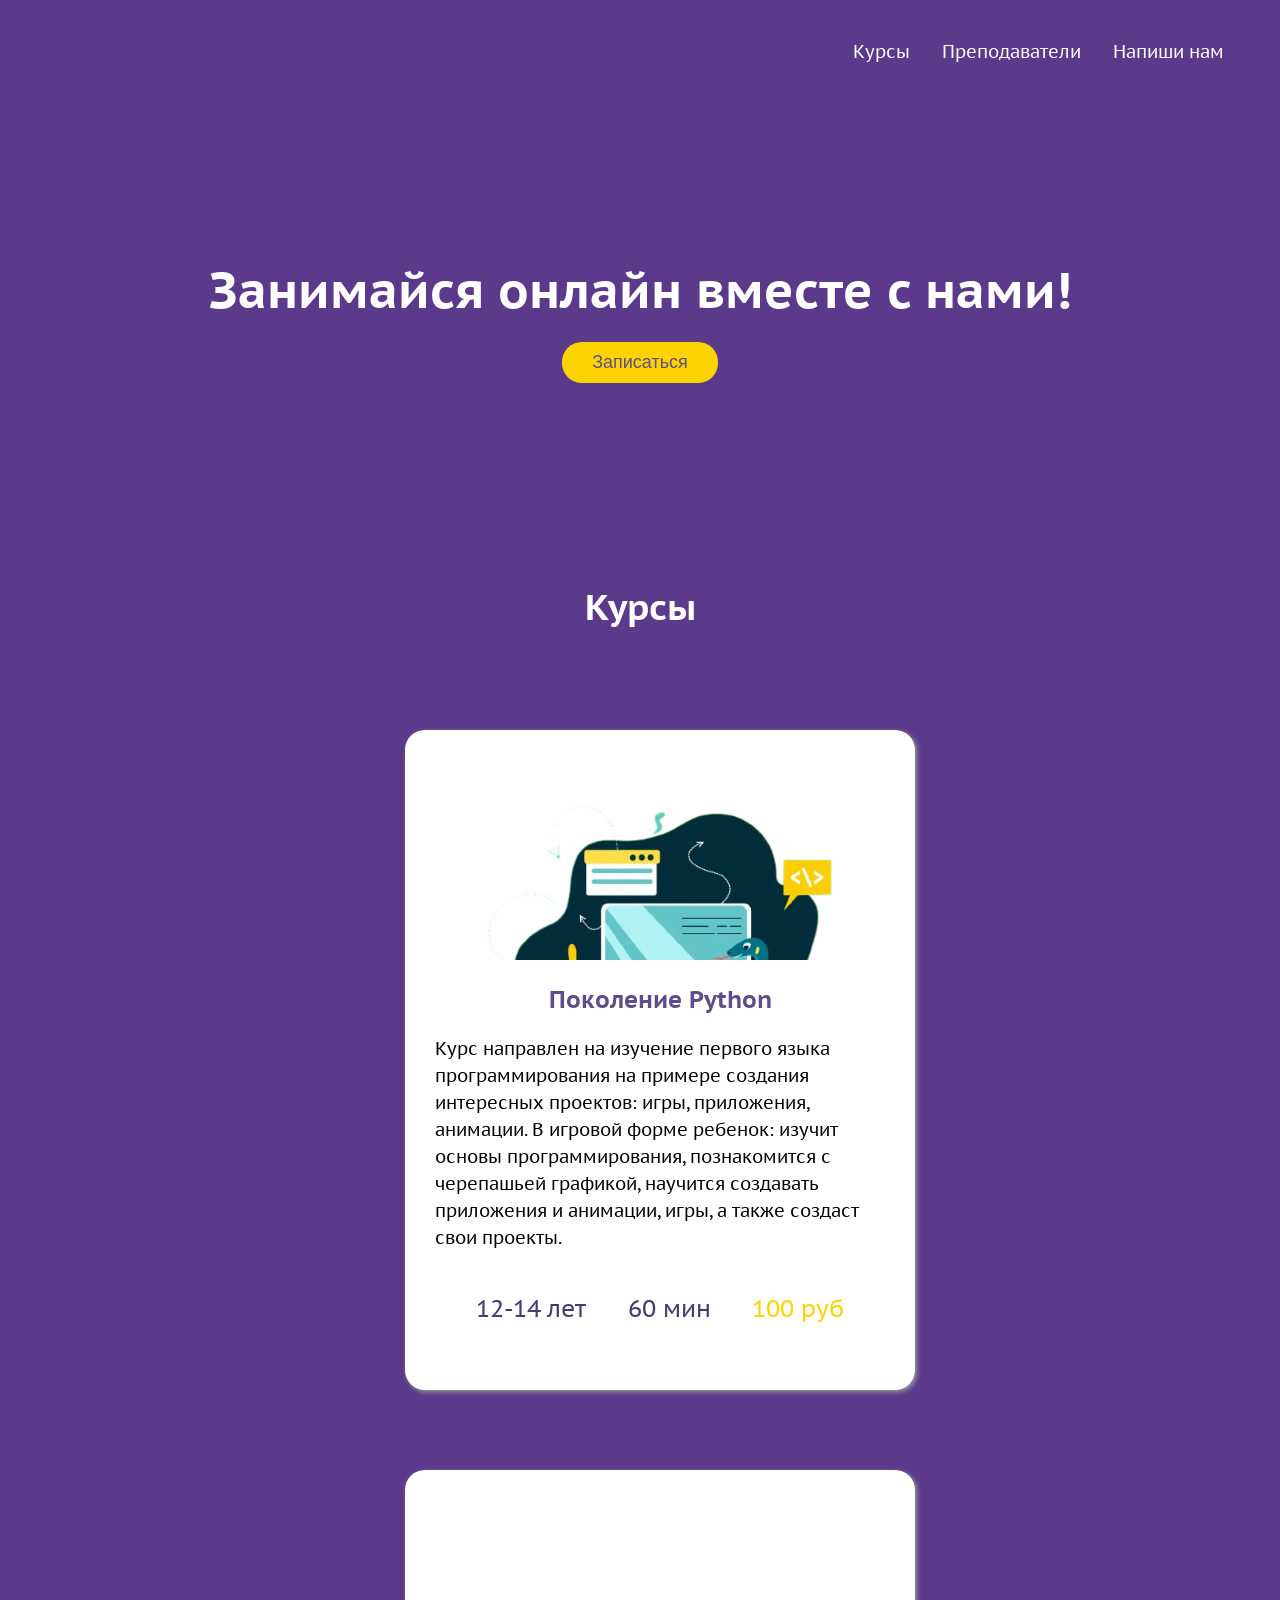
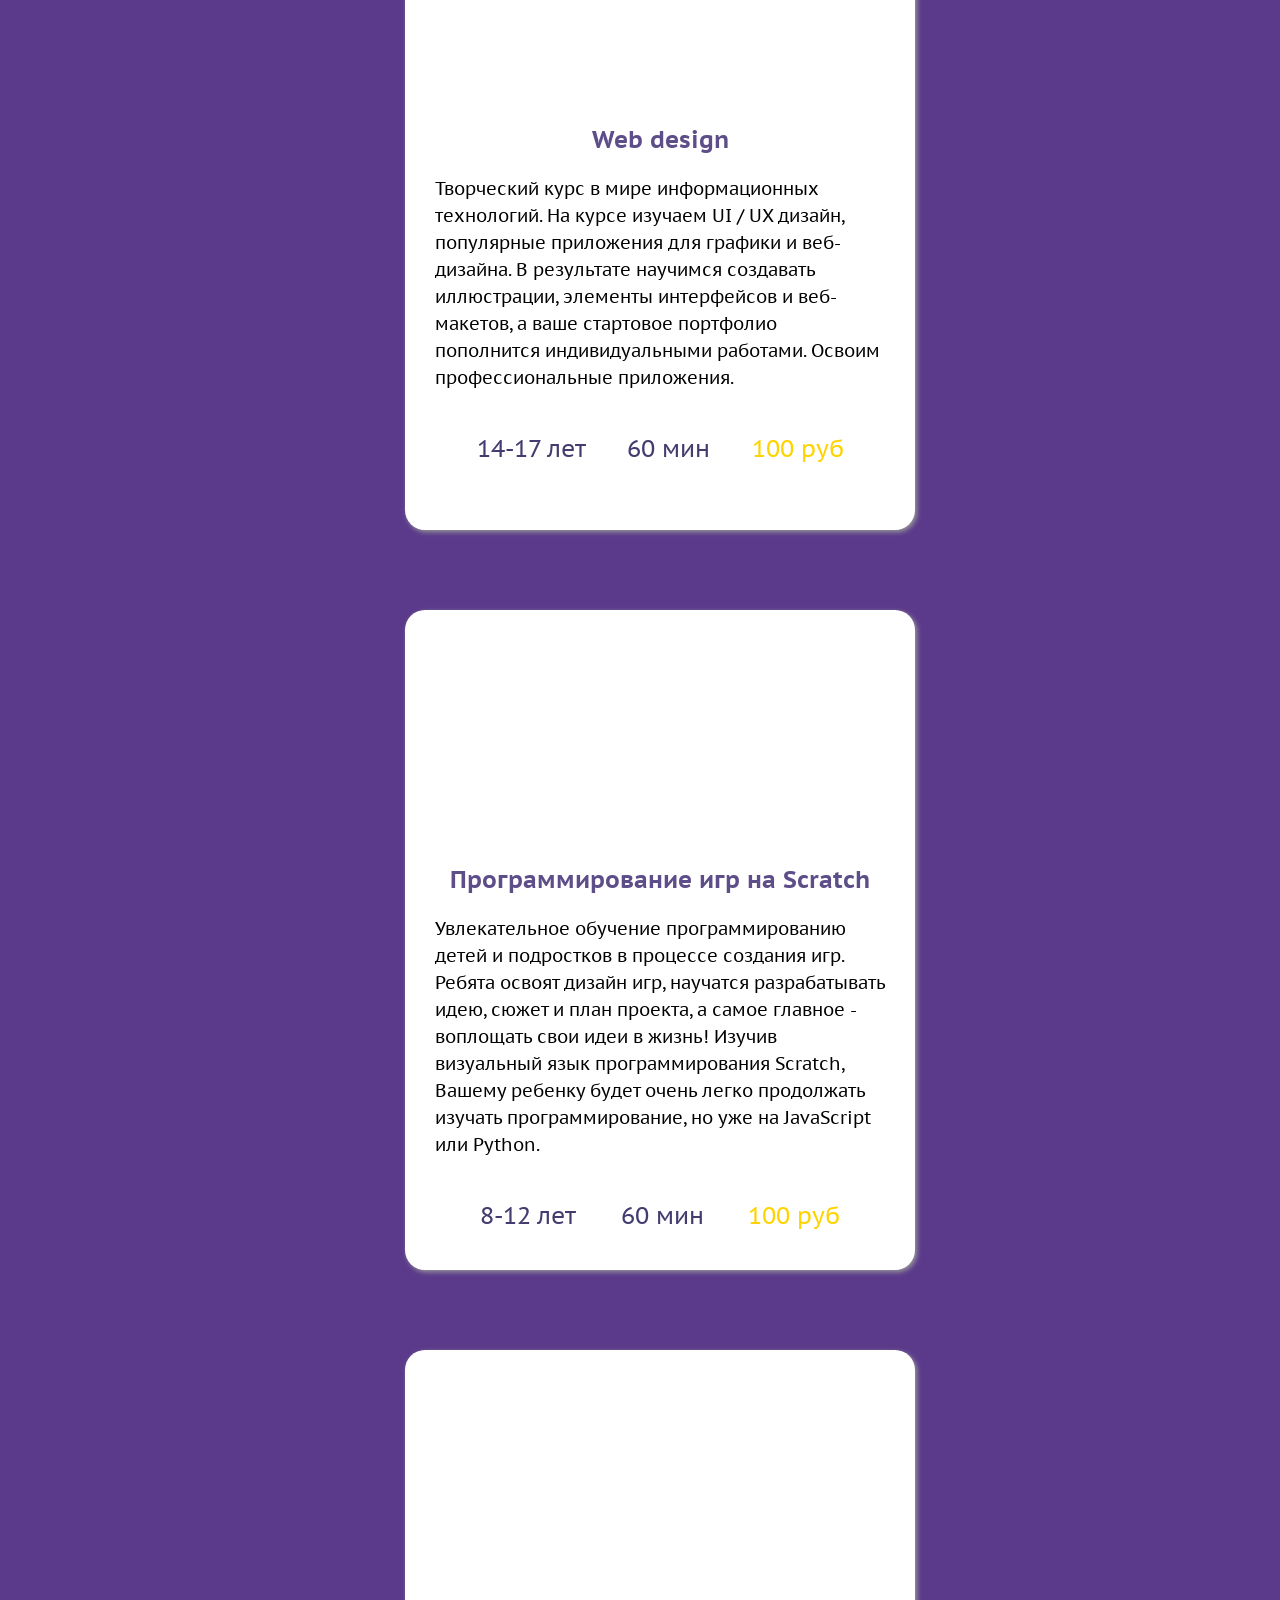
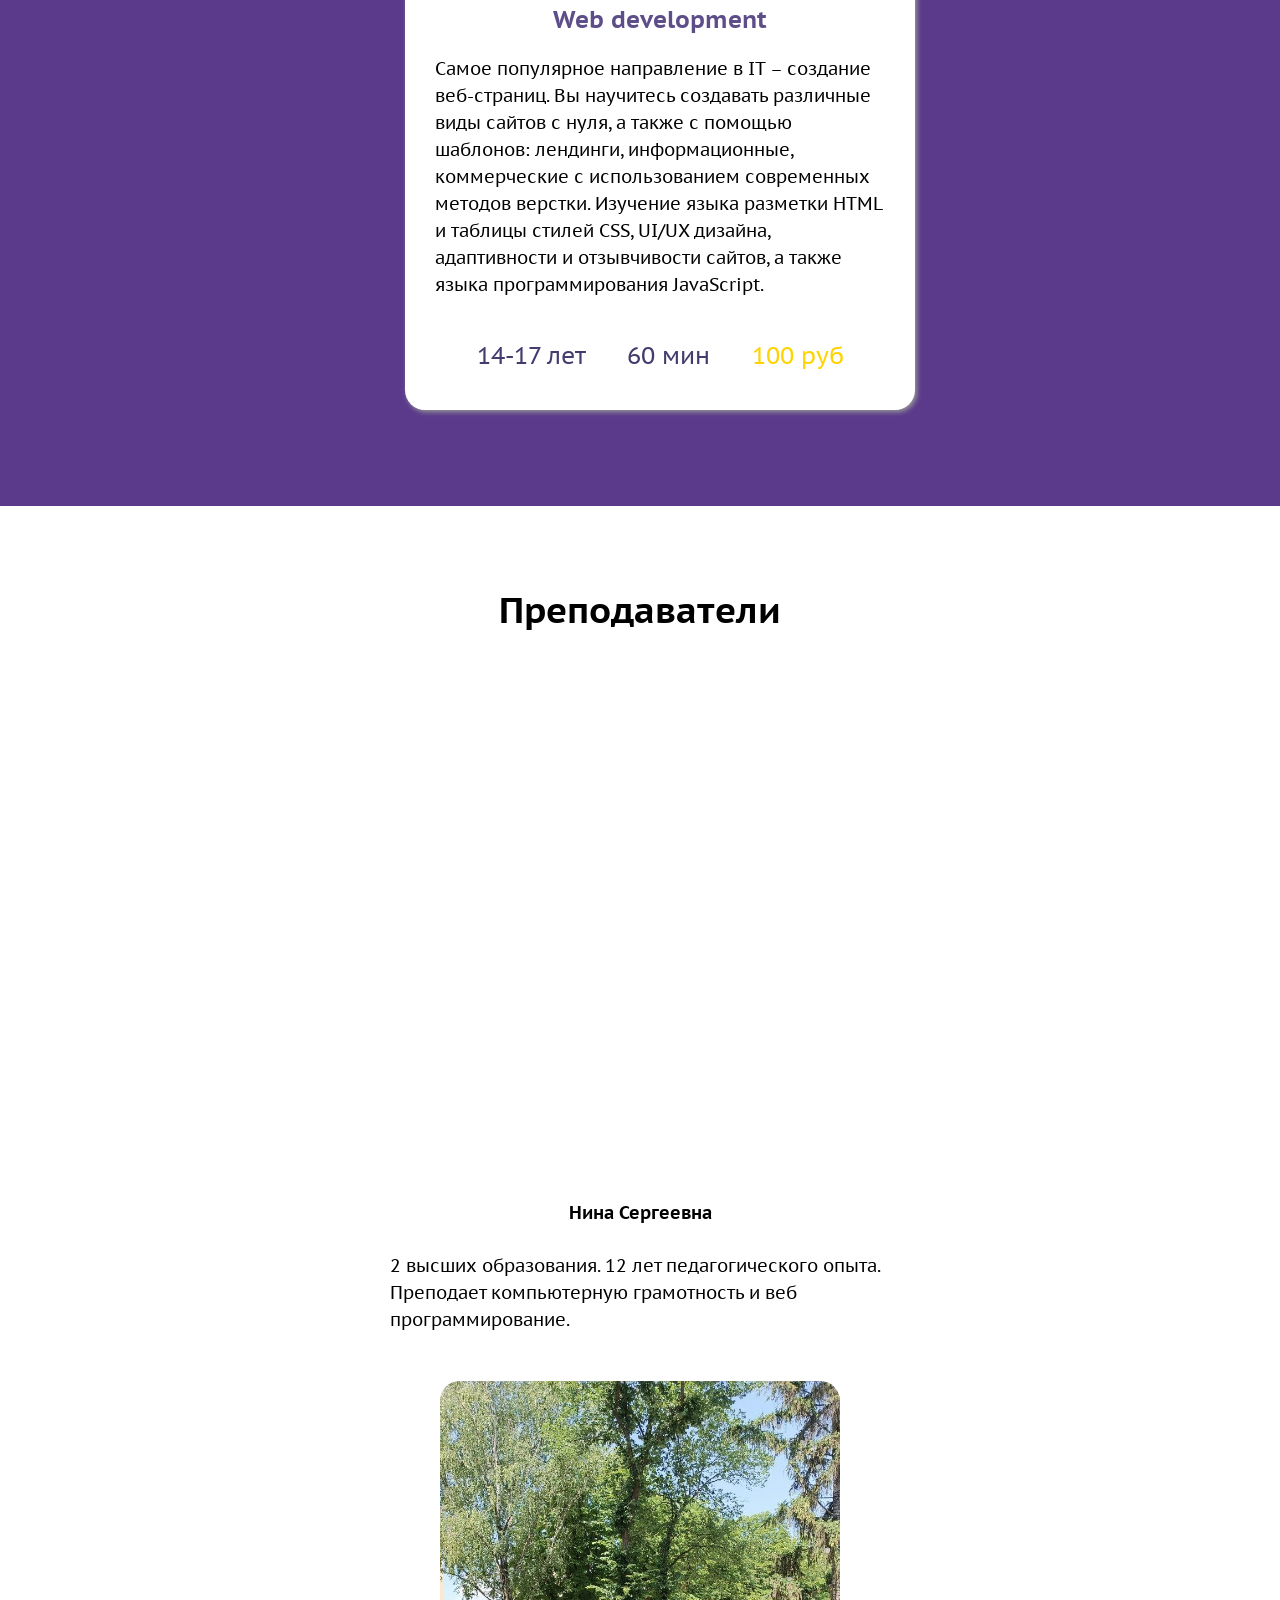
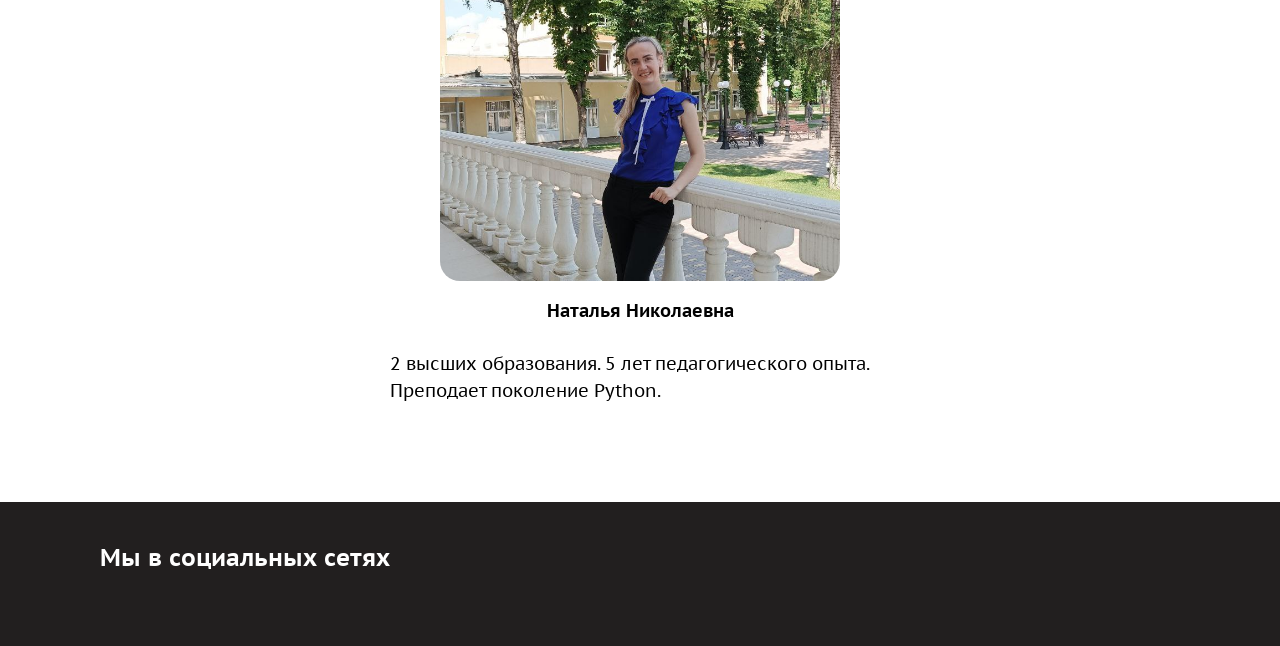
==== commit dc6b620c: "Update index.html" ====
--- a/index.html
+++ b/index.html
@@ -88,12 +88,7 @@
         <h3>Наталья Николаевна</h3>
         <p class="teacher-bio">2 высших образования. 5 лет педагогического опыта. Преподает поколение Python. </p>
       </div>
-      <div class="teacher">
-        <div  class="photo-teacher photo-teacher1"></div>
-        <h3>Людмила Анатольевна</h3>
-        <p class="teacher-bio">2 высших образования. 3 года педагогического опыта и 2 года ITшного. Преподает веб дизайн и программирование игр на Scratch.</p>
-      </div>
-    </div>
+      
     </section>
 
 
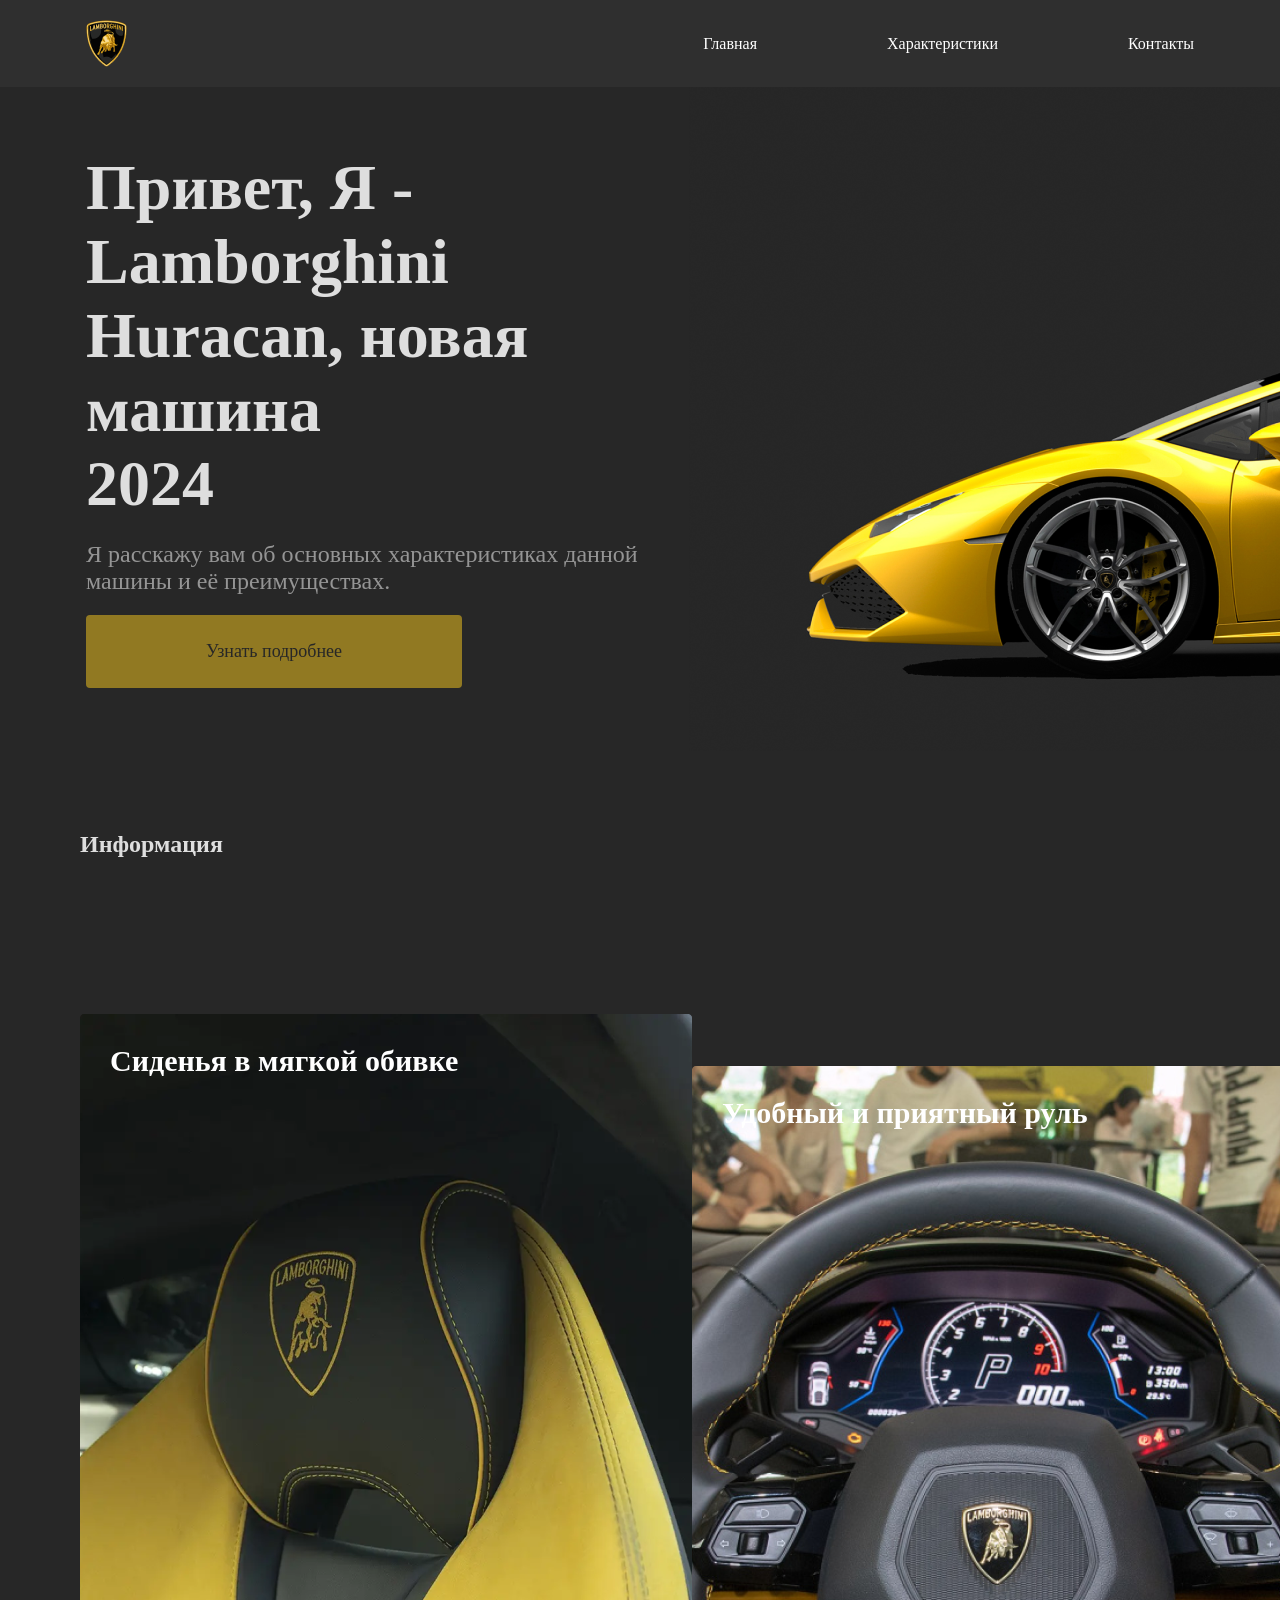
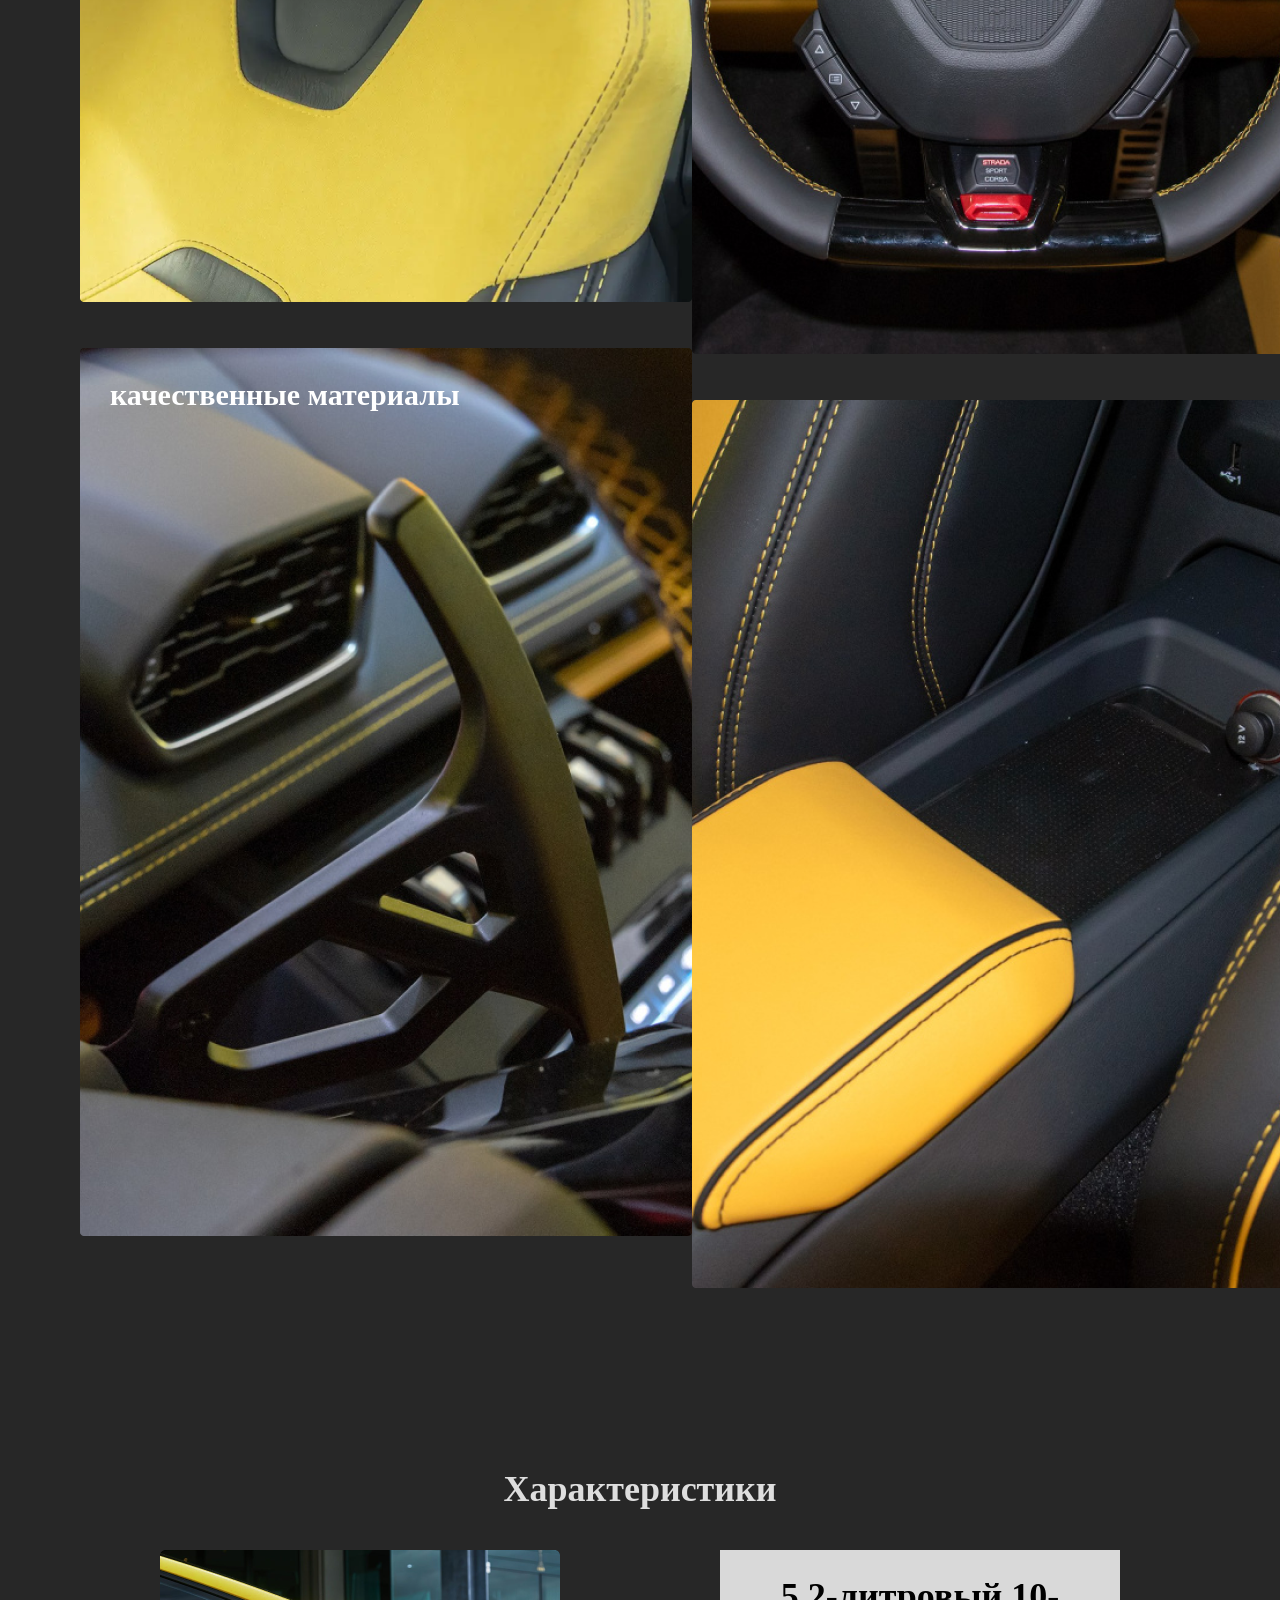
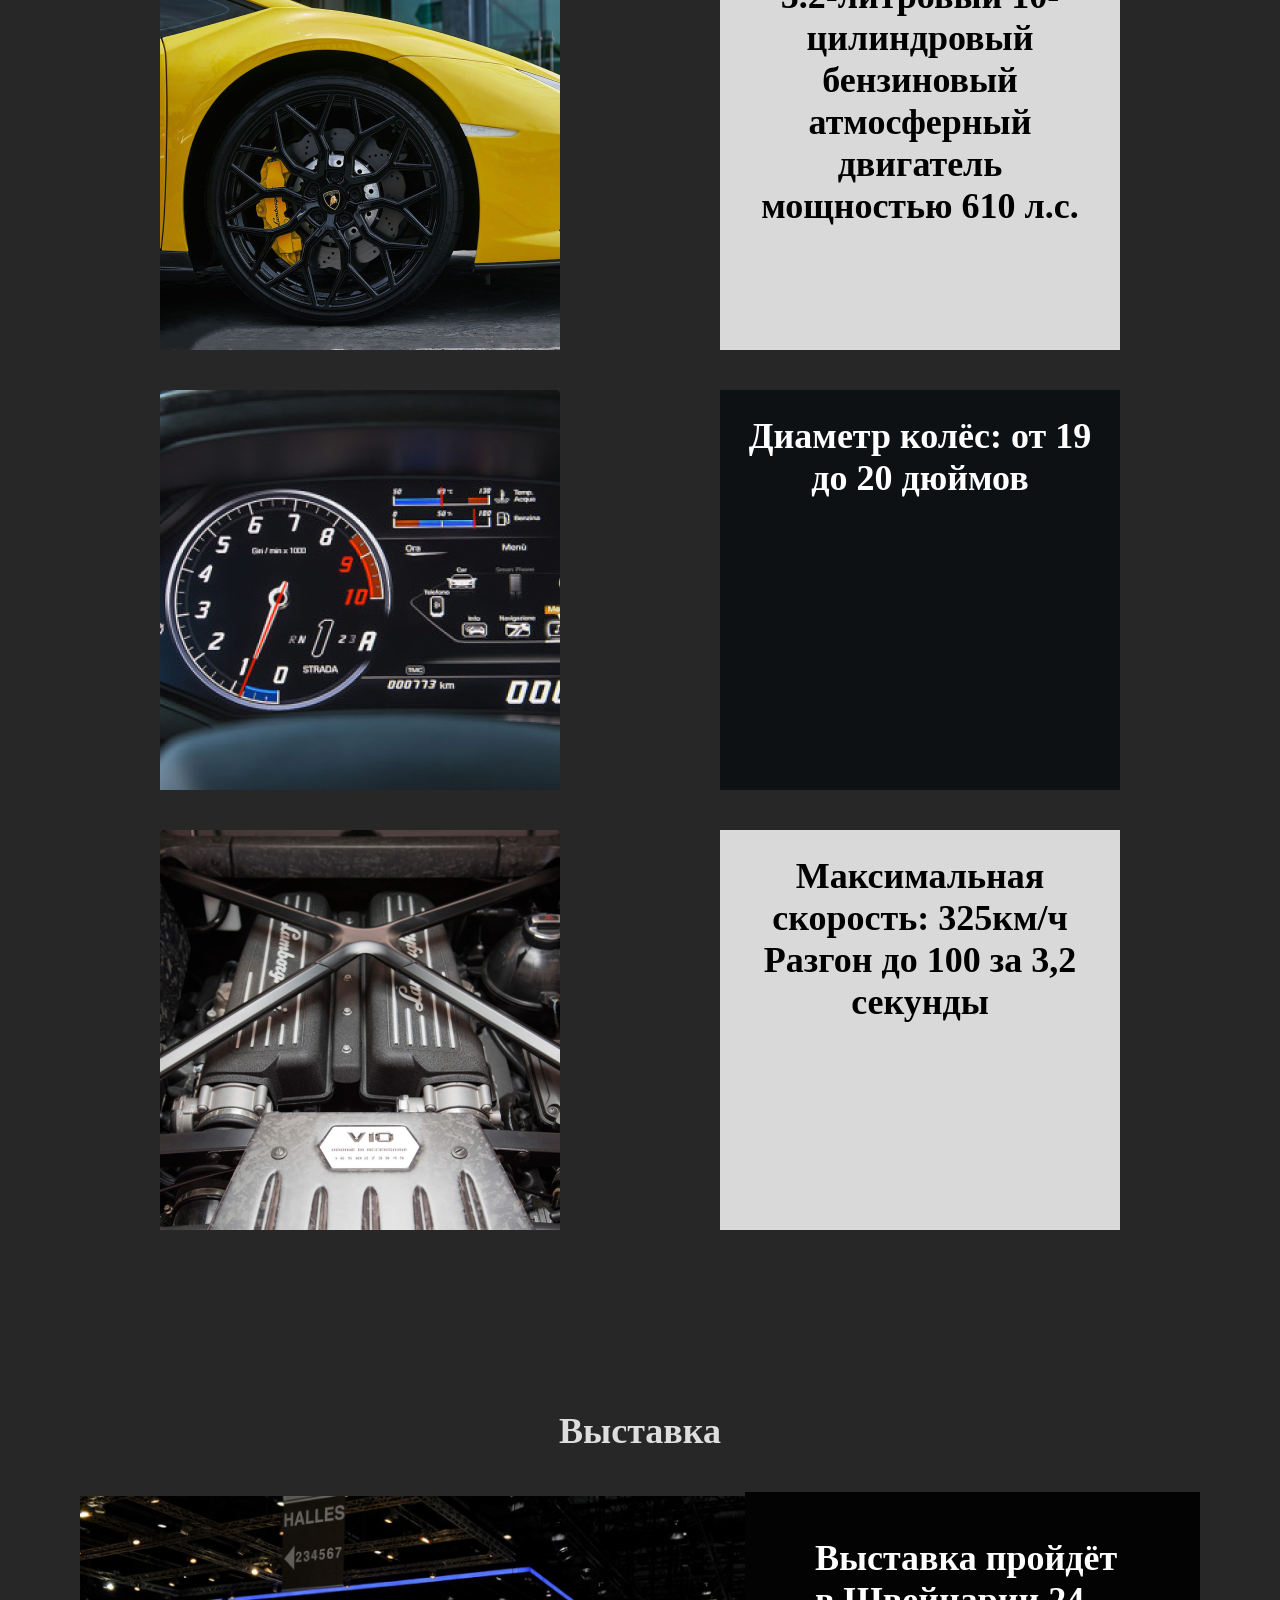
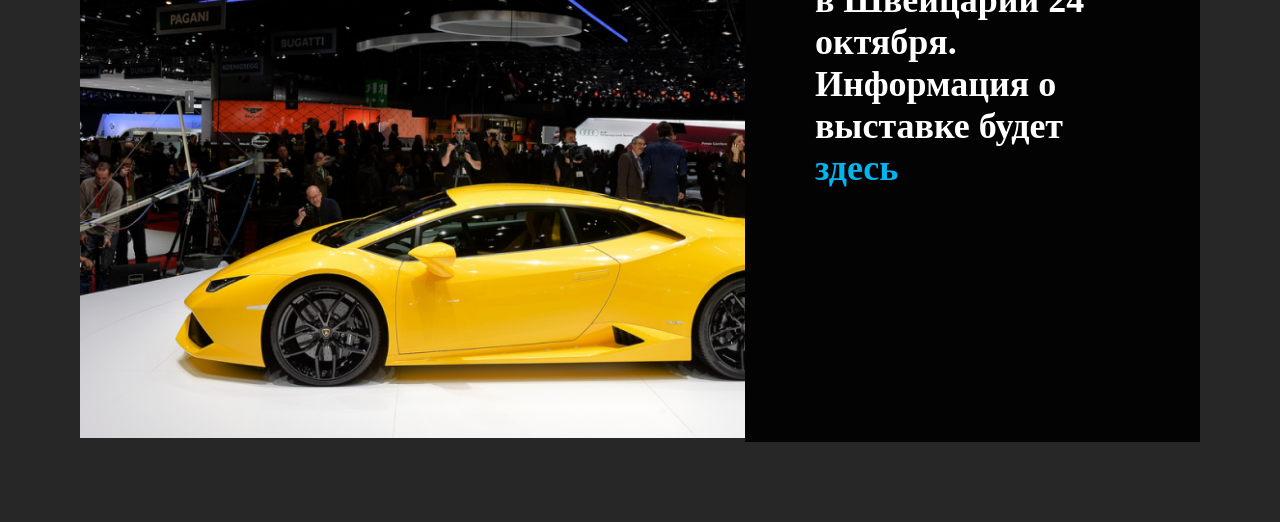
==== commit 0d6c0292: "Add files via upload" ====
--- a/index.html
+++ b/index.html
@@ -1,141 +1,91 @@
 <!DOCTYPE html>
 <html lang="en">
 <head>
-  <meta charset="UTF-8">
-  <meta name="yandex-verification" content="cfd59fdabf34f080" />
-  <title>Онлайн-школа программирования</title>
-  <link  rel="stylesheet" href="https://cdnjs.cloudflare.com/ajax/libs/animate.css/4.1.1/animate.min.css"/>
-  <link rel="stylesheet" href="style.css">
+    <meta charset="UTF-8">
+    <meta name="viewport" content="width=device-width, initial-scale=1.0">
+    <title>Lamborghini</title>
+    <link rel="stylesheet" href="style.css">
 </head>
 <body>
-  <header>
-    <nav>
-      <div class="logo"></div>
-      <ul>
-        <li><a href="#courses">Курсы</a></li>
-        <li><a href="#teachers">Преподаватели</a></li>
-        <li><a href="#contacts">Напиши нам</a></li>
-      </ul>
-    </nav>
-    <div class="banner">
-      <h1>Занимайся онлайн вместе с нами!</h1>
-      <a href="#signup"><button class="subscribe">Записаться</button></a>
-    </div>
-  </header>
-
-  <main>
-    <section id="courses" class="courses">
-      <h2>Курсы</h2>
-      <ul class="courses_items">
-        <li class="course_item">
-          <div class="photo_item photo_item1"></div>
-          <h3>Поколение Python</h3>
-          <p class="courses-text">Курс направлен на изучение первого языка программирования на примере создания интересных проектов: игры, приложения, анимации. В игровой форме ребенок: изучит основы программирования, познакомится с черепашьей графикой, научится создавать приложения и анимации, игры,
-а также создаст свои проекты.</p>
-            <div class="item-scribe">
-              <p class="age">12-14 лет</p>
-              <p class="time">60 мин</p>
-            <p class="price">100 руб</p>
-          </div>
-        </li>
-        <li class="course_item">
-          <div class="photo_item photo_item2"></div>
-          <h3>Web design</h3>
-          <p class="courses-text">Творческий курс в мире информационных технологий. На курсе изучаем UI / UX дизайн, популярные приложения для графики и веб-дизайна. В результате научимся создавать иллюстрации, элементы интерфейсов и веб-макетов, а ваше стартовое портфолио пополнится индивидуальными работами. Освоим профессиональные приложения.</p>
-          <div class="item-scribe">
-            <p class="age">14-17 лет</p>
-          <p class="time">60 мин</p>
-          <p class="price">100 руб</p>
-        </div>
-        </li>
-        <li class="course_item">
-          <div class="photo_item photo_item3"></div>
-          <h3>Программирование игр на Scratch</h3>
-          <p class="courses-text">Увлекательное обучение программированию детей и подростков в процессе создания игр. Ребята освоят дизайн игр, научатся разрабатывать идею, сюжет и план проекта, а самое главное - воплощать свои идеи в жизнь! Изучив визуальный язык программирования Scratch, Вашему ребенку будет очень легко продолжать изучать программирование, но уже на JavaScript или Python.
-            </p>
-            <div class="item-scribe">
-              <p class="age">8-12 лет</p>
-            <p class="time">60 мин</p>
-            <p class="price">100 руб</p>
-          </div>
-        </li>
-        <li class="course_item">
-          <div class="photo_item photo_item4"></div>
-          <h3>Web development</h3>
-          <p class="courses-text">Самое популярное направление в IT – создание веб-страниц.  Вы научитесь создавать различные виды сайтов с нуля, а также с помощью шаблонов: лендинги, информационные, коммерческие с использованием современных методов верстки. Изучение языка разметки HTML и таблицы стилей CSS, UI/UX дизайна, адаптивности и отзывчивости сайтов, а также языка программирования JavaScript. </p>
-          <div class="item-scribe">
-            <p class="age">14-17 лет</p>
-          <p class="time">60 мин</p>
-          <p class="price">100 руб</p>
-        </div>
-        </li>
-      </ul>
-    </section>
-
-    <section id="teachers" class="teachers">
-      
-      <h2>Преподаватели</h2>
-      <div class="allteachers">
-      
-      <div class="teacher">
-        <div  class="photo-teacher photo-teacher2"></div>
-        <h3>Нина Сергеевна</h3>
-        <p class="teacher-bio">2 высших образования. 12 лет педагогического опыта. Преподает компьютерную грамотность и веб программирование. </p>
-      </div>
-    </div>
-      <div class="teacher">
-        <div  class="photo-teacher photo-teacher3"></div>
-        <h3>Наталья Николаевна</h3>
-        <p class="teacher-bio">2 высших образования. 5 лет педагогического опыта. Преподает поколение Python. </p>
-      </div>
-      
-    </section>
-
-
-    <!-- <section class="signup" id="signup">
-        <h2>Записаться на занятие</h2>
-        <form>
-          <label for="name">Имя:</label>
-          <input type="text" id="name" name="name" required>
-          
-          <label for="email">E-mail:</label>
-          <input type="email" id="email" name="email" required>
-          
-          <label for="age">Возраст:</label>
-          <select id="age" name="age">
-            <option value="">--Выберите возраст--</option>
-            <option value="6-10">7-10 лет</option>
-            <option value="11-14">11-13 лет</option>
-            <option value="15-18">14-18 лет</option>
-            
-          </select>
-          
-          <label for="course">Выберите курс:</label>
-          <select id="course" name="course">
-            <option value="">--Выберите курс--</option>
-            <option value="Математика">Компьютерная грамотность</option>
-            <option value="Физика">Программирования игр на Scratch</option>
-            <option value="Химия">Web design</option>
-            <option value="Английский язык">Web development</option>
-          </select>
-          
-          <label for="message">Сообщение:</label>
-          <textarea id="message" name="message" rows="5"></textarea>
-          
-          <input type="submit" value="Отправить">
-        </form>
-      </section> -->
+    <header>
+        <img src="logo.png" alt="" class="logo">
+        <nav>
+            <a href="">Главная</a>
+            <a href="">Характеристики</a>
+            <a href="">Контакты</a>
+        </nav>
+    </header>
+    <main>
+        <article class="banner">
+            <div class="banner-left bio">
+                <h1 class="bio__header">Привет, Я - Lamborghini<br>Huracan, новая машина<br> 2024</h1>
+                <p class="bio__text">Я расскажу вам об основных характеристиках данной машины и её преимуществах.</p>
+                <a class="bio__button" href="">Узнать подробнее</a>
+            </div>
+            <img src="banner.png" alt="" class="banner-right">
+        </article>
+        <article class="info">
+            <h2 class="info__header">Информация</h2>
+            <div class="info__images">
+                <div class="info__left">
+                    <div class="info__img1 info__img" >
+                        <p>Сиденья в мягкой обивке</p>
+                    </div>
+                    <div class="info__img2 info__img">
+                        <p>качественные материалы</p>
+                    </div>
+                </div>
+                <div class="info__right">
+                    <div class="info__img3 info__img" >
+                        <p>Удобный и приятный руль</p>
+                        </div>
+                    <div class="info__img4 info__img"></div>
+                </div>
+            </div>
+        </article>
+        <article class="charac">
+            <h2>Характеристики</h2>
+            <div class="charac-cards">
+                <div class="card card1"></div>
+                <div class="card card2">
+                    <p>5.2-литровый
+                        10-цилиндровый
+                        бензиновый
+                        атмосферный 
+                        двигатель
+                        мощностью
+                        610 л.с. </p>
+                </div>
+                <div class="card card3"></div>
+                <div class="card card4">
+                    <p>Диаметр колёс:
+                        от 19 до 20 
+                        дюймов</p>
+                </div>
+                <div class="card card5"></div>
+                <div class="card card6">
+                    <p>Максимальная
+                        скорость:
+                       325км/ч
+                       Разгон до 100
+                       за 3,2 секунды
+                       </p>
+                </div>
+            </div>
+        </article>
+        <article class="vystavka">
+            <h2>Выставка</h2>
+            <div class="vystavka-info">
+                <div class="vystavka-img"></div>
+                <div class="vystavka-text">
+                    <p>Выставка пройдёт в 
+                        Швейцарии
+                        24 октября.
+                        Информация о выставке будет <span class="blue">здесь</span> </p>
+                </div>
+            </div>
+        </article>
     </main>
-<!--     <section class="form" id="signup">
-      <iframe src="https://docs.google.com/forms/d/e/1FAIpQLSfEEhuR186gN0MRSJmX7ogPGFLVmHt0RBB0YbmLd-PisYCZ_A/viewform?embedded=true" width="640" height="1200" frameborder="0" marginheight="0" marginwidth="0">Загрузка…</iframe>
-    </section> -->
-    <footer>
-        <h2>Мы в социальных сетях</h2>
-        <div id="contacts" class="socsetis">
-        <a href="https://instagram.com/nina_tiras?igshid=ZDdkNTZiNTM="><div class="socseti socseti1"></div></a>
-        <a href="https://www.facebook.com/profile.php?id=100090340572159"><div class="socseti socseti2"></div></a>
-          <a href="https://wa.me/message/2KWRGTKLDRLJM1"><div class="socseti socseti3"></div></a>
-      </div>
-      </footer>
-      </body>
-      </html>
+    <footer></footer>
+</body>
+</html>
--- a/style.css
+++ b/style.css
@@ -1,346 +1,237 @@
-@import url('https://fonts.googleapis.com/css2?family=PT+Sans+Caption&display=swap');
+*{
+    margin: 0;
+    padding: 0;
+}
 
 body{
-    font-family: 'PT Sans Caption', sans-serif;
-    background-color: #5B3A8B;
+    background-color: #272727;
+}
+
+header{
+    background-color: rgba(50, 50, 50, 0.7);
+    padding: 20px 86px;
+    display: flex;
+    justify-content: space-between;
+    align-items: center;
+}
+
+nav{
+    display: flex;
+    justify-content: space-between;
+    align-items: center;
+    gap:130px;
+}
+
+a{
+    text-decoration: none;
+    color: white;
+}
+
+.logo{
+    transition: 2s;
+}
+
+.banner{
+    display: flex;
+    justify-content: space-between;
+    align-items: center;
+    padding-left: 86px;
+}
+
+.banner-left{
+    display: flex;
+    flex-direction: column;
+    justify-content: space-between;
+    align-items: flex-start;
+    gap:20px;
+}
+
+.bio__header{
+    color: #DEDEDE;
+    font-size: 64px;
+    font-weight: bold;
+}
+
+.bio__text{
+    color: #959595;
+    font-weight: semibold;
+    font-size: 24px;
+}
+
+.bio__button{
+ color: #272727;
+background: rgb(99%, 80%, 12%, 0.5);;
+border-radius: 4px;
+padding: 26px 120px;
+font-weight: semibold;
+font-size: 18px;
+}
+
+/* информация */
+
+.info__img{
+    width: 612px;
+    height: 888px;
+    background-size: cover;
+}
+
+.info__img1{
+    background-image: url(img1.png);
+}
+
+.info__img2{
+    background-image: url(img2.png);
+}
+
+.info__img3{
+    background-image: url(img3.png);
+}
+
+.info__img4{
+    background-image: url(img4.png);
+}
+
+.info__header{
+    color: #DEDEDE;
+    font-weight: semibold;
+}
+
+.info{
+    padding: 80px;
+}
+
+.info__images{
+    display: flex;
+    justify-content: space-between;
+    align-items: center;
+    padding-top: 104px;
+}
+
+.info__left, .info__right{
+    display: flex;
+    flex-direction: column;
+    justify-content: space-between;
+    align-items: flex-start;
+    gap:46px;
+}
+
+.info__right{
+    margin-top: 104px;
+}
+
+.info__img>p{
+    font-size: 30px;
+    font-weight: bold;
     color: #FFFFFF;
-    margin: 0;
-}
-
-
-header {
-    background-color: #5B3A8B;
-       color: #fff;
-  }
-    nav ul {
-    margin: 0;
-    padding: 20px;
-    display: flex;
-    flex-direction: row;
-    justify-content: flex-end;
-    align-items: center;
-    
-  }
-  
-      nav {
-    margin: 0;
-    padding: 20px;
-    display: flex;
-    flex-direction: row;
-    justify-content: space-between;
-    align-items: center;
-    
-  }
-
-  nav li {
- list-style: none;
-  }
-  
-  nav li a {
-
-    color: #fff;
+    padding: 30px;
+}
+
+/* характеристики */
+
+.charac-cards{
+    display: flex;
+    flex-wrap: wrap;
+    justify-content: space-around;
+    align-items: center;
+    gap: 40px;
+}
+
+.card{
+    width: 350px;
+    height: 350px;
+    padding: 25px;
+    background-size: cover;
+    background-repeat: no-repeat;
+}
+
+.card1{
+    background-image: url(card1.png);
+}
+
+.card3{
+    background-image: url(card3.png);
+}
+
+.card5{
+    background-image: url(card5.png);
+}
+
+.charac{
+    display: flex;
+    flex-direction: column;
+    align-items: center;
+    padding: 100px;
+}
+
+.charac h2{
+    margin-bottom: 40px;
+    font-size: 36px; 
+    font-weight: bold;
+    color: #DEDEDE;
+}
+
+.card2,.card6{
+    background-color: #D9D9D9;
+    font-size: 36px;
+    font-weight: bold;
     text-align: center;
-    padding: 14px 16px;
-    text-decoration: none;
-    font-size: 18px;
-  }
-  
-  nav li a:hover {
-    background-color: #433C6F;
-  }
-  .logo{
-    background-image: url(logo.png);
+}
+
+.card4{
+    background-color: #0E1114;
+    color: white;
+    font-size: 36px;
+    font-weight: bold;
+    text-align: center;
+}
+
+/* выставка */
+
+.vystavka{
+    padding: 80px;
+}
+
+.vystavka h2{
+    margin-bottom: 40px;
+    font-size: 36px; 
+    font-weight: bold;
+    color: #DEDEDE;
+    text-align: center;
+}
+
+.vystavka-info{
+    display: flex;
+    justify-content: center;
+    align-items: center;
+}
+
+.vystavka-img{
+    background-image: url(vystavka.png);
     background-size: cover;
-    width: 250px;
-    height: 30px;
-    animation: rubberBand 1s 1;
-  }
-  .subscribe{
-    border-radius: 20px;
-    animation: pulse 1s infinite;
-    
-  }
-
-
-  .banner {
-    background-image: url("banner.jpg");
-    background-size: cover;
-    height: 400px;
-    display: flex;
-    align-items: center;
-    justify-content: center;
-    flex-direction: column;
-  }
-  
-  .banner h1 {
-    color: #fff;
-    font-size: 50px;
-    margin-bottom: 20px;
-    text-align: center;
-    text-shadow: 2px 2px #5B3A8B;
-  }
-  
-  .banner button {
-    background-color:#FFD300;
-    color: #5D4E89;
-    border: none;
-    padding: 10px 30px;
-    font-size: 18px;
-    cursor: pointer;
-    transition: all 0.3s ease;
-  }
-  
-  .banner button:hover {
-    background-color: #433C6F;
-    color: #fff;
-  }
-  
-  .courses {
-    padding: 50px;
-  }
-  
-  .courses h2 {
+    background-repeat: no-repeat;
+    width: 844px;
+    height: 542px;
+}
+
+.vystavka-text{
+    background-color: #030303;
+    padding: 45px 70px;
+    color:white;
     font-size: 36px;
-    text-align: center;
-    margin-bottom: 50px;
-    color: #fff;
-  }
-  
-  .courses li {
-    background-color: #fff;
-    padding: 30px;
-    margin-bottom: 30px;
-    box-shadow: 2px 2px 5px #999;
-  }
-  
-  .courses h3 {
-    color: #5D4E89;
-    font-size: 24px;
-    margin-bottom: 20px;
-    text-align: center;
-  }
-  
-  .courses-text{
-    font-size: 18px;
-    line-height: 1.5;
-    color: #000;
-  }
-  
-.photo_item{
-  width: auto;
-  height: 200px;
-  background-size: cover;
-}
-
-.photo_item1{
-  background-image: url(python.jpg);
-}
-.photo_item2{
-  background-image: url(design.jpg);
-}
-.photo_item3{
-  background-image: url(scratch.jpg);
-}
-.photo_item4{
-  background-image: url(develop.jpg);
-}
-.course_item{
-  list-style: none;
-}
-
-  .teachers {
-    background-color: #fff;
-    color: #000;
-    padding: 50px;
-  }
-  
-  .teachers h2 {
-    font-size: 36px;
-    text-align: center;
-    margin-bottom: 50px;
-  }
-  
-  .teacher {
-    display: flex;
-    align-items: center;
-    margin-bottom: 30px;
-  }
-  
-  .teacher img {
-    width: 200px;
-    margin-right: 30px;
-  }
-  
-  .teacher h3 {
-    font-size: 18px;
-    margin-bottom: 10px;
-    text-align: center;
-  }
-  
-  .teacher p {
-    font-size: 18px;
-    line-height: 1.5;
-  }
-  
-
-  
-  .courses_items{
-    display: flex;
-    flex-wrap: wrap;
-    justify-content: center;
-   
-  }
-  .course_item{
-    width: 450px;
-    height: 600px;
-    margin: 50px;
-    border-radius: 20px;
-  }
-
-  .time{
-    color: #433C6F;
-    font-size: 24px;
-  }
-  .price{
-    color: #FFD300;
-    /* text-shadow: 1px 1px 1px #000; */
-    font-size: 24px;
-  }
-    .age{
-    color: #433C6F;
-    font-size: 24px; 
-    }
-
-.item-scribe{
-  display: flex;
-  justify-content: space-evenly;
-  align-items: center;
-}
-
-.allteachers{
-  display: flex;
-  justify-content: space-around;
-  align-items: center;
-  flex-wrap: wrap;
-}
-
-
-
-.teacher{
-  display: flex;
-  flex-direction: column;
-}
-
-
-.photo-teacher{
-  display: flex;
-  justify-content: space-around;
-  align-items: center;
-  width: 400px;
-  height: 500px;
-  background-size: cover;
-}
-
-.photo-teacher1{
-  background-image: url(lusi1.jpeg);
-  border-radius: 20px;
-
-}
-.photo-teacher2{
-  border-radius: 20px;
-  background-image: url(nina.jpg);
-}
-
-.photo-teacher3{
-  border-radius: 20px;
-  background-image: url(nata.jpg);
-}
-
-.teacher-bio{
-  width: 500px;
-}
-
-
-.form{
-  display: flex;
-  align-items: center;
-  justify-content: center;
-  padding: 20px;
-}
-
-
-  
-  /* form {
-    max-width: 500px;
-    margin: 0 auto;
-    padding: 20px;
-    border: 2px solid #ddd;
-    border-radius: 5px;
-  }
-  label {
-    display: block;
-    margin-bottom: 10px;
-    font-weight: bold;
-  }
-  input[type="text"],
-  input[type="email"],
-  select,
-  textarea {
-    width: 100%;
-    padding: 10px;
-    margin-bottom: 20px;
-    border: 1px solid #ddd;
-    border-radius: 5px;
-    font-size: 16px;
-    font-family: Arial, sans-serif;
-  }
-  input[type="submit"] {
-    background-color: #4CAF50;
-    color: #fff;
-    padding: 10px 20px;
-    border: none;
-    border-radius: 5px;
-    font-size: 16px;
-    cursor: pointer;
-  }
-  input[type="submit"]:hover {
-    background-color: #3e8e41;
-  } */
-footer{
-  display: flex;
-  justify-content: space-between;
-  padding: 20px 100px;
-  background-color: #221f1f;
-
-}
-  .socsetis{
-    display: flex;
-    justify-content: space-evenly;
-  }
-
-
-  .socseti{
-    background-size: cover;
-    width: 64px;
-    height: 64px;
-    margin: 20px;
-  }
-
-  .socseti1{
-    background-image: url(instagram.png);
-  }
-  .socseti2{
-    background-image: url(facebook.png);
-  }
-  .socseti3{
-    background-image: url(what.png);
-  }
-
-  /* адаптивность */
-  @media (max-width:500px) {
-    .allteachers{
-      display: flex;
-      flex-direction: column;
-    }
-    
-  }
+    font-weight: bold;
+    width: 400px;
+    height: 460px;
+}
+.vystavka-text p{
+    width: 306px;
+}
+
+.blue{
+    color: #00B6F0;
+}
+
+/* анимации */
+.logo:hover{
+    transform: rotate(5turn);
+    transition: 2s;
+}
